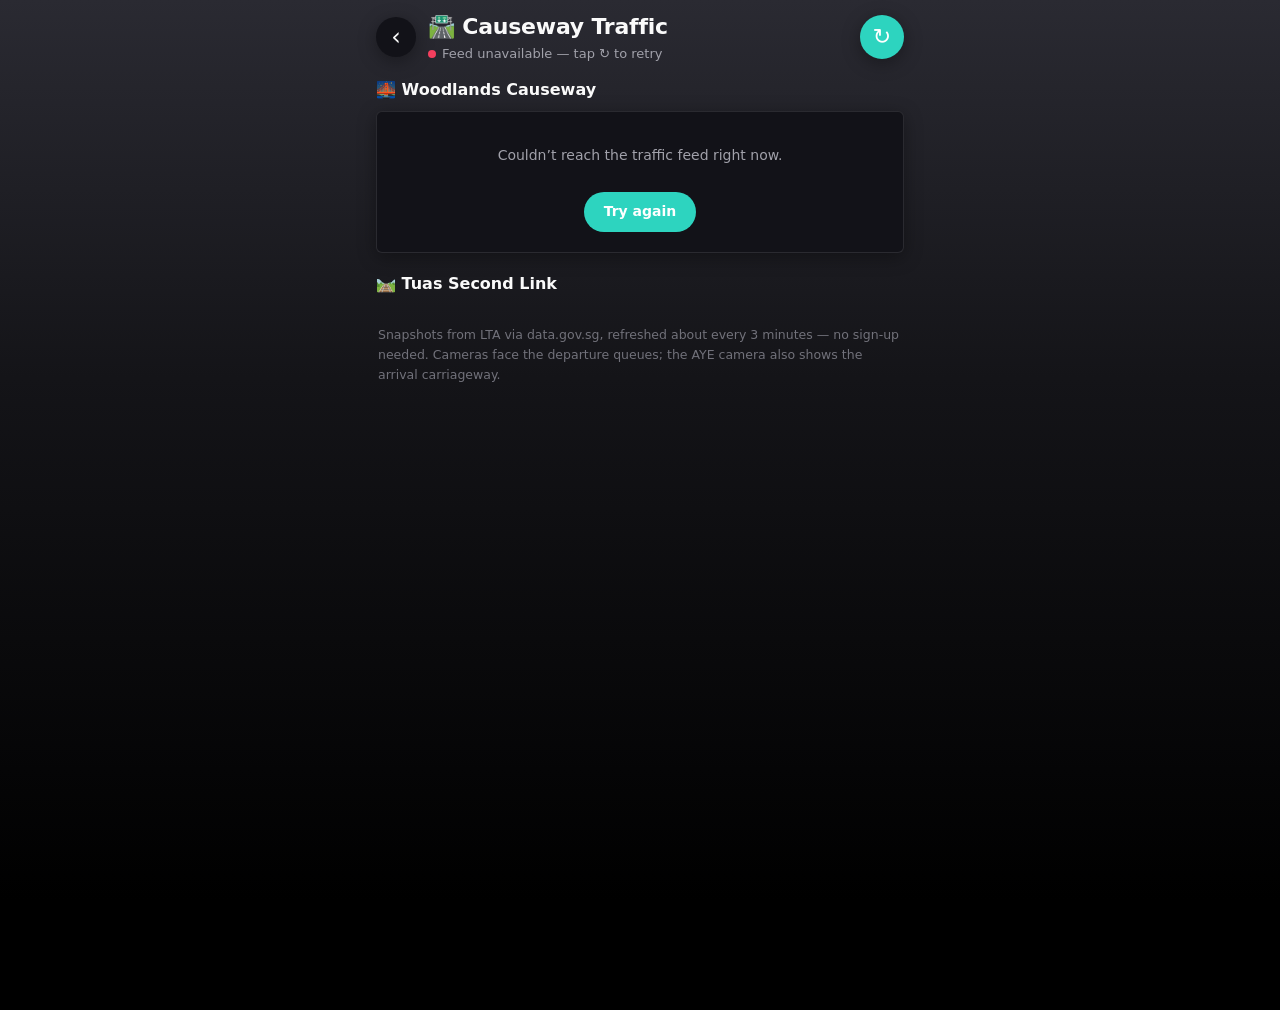
==== causeway.html @ 24ee9e84 "Perf pass: bundle JS/CSS, parallel data loads, SW precache cleanup - Replace the runtime fetch+eval " ====
<!DOCTYPE html>
<html lang="en">
<head>
  <meta charset="utf-8" />
  <meta name="viewport" content="width=device-width, initial-scale=1, viewport-fit=cover" />
  <meta name="description" content="Live causeway traffic cameras — Woodlands and Tuas checkpoints, both directions." />
  <meta name="theme-color" content="#0f766e" />
  <title>Causeway Traffic · Bean Plans</title>
  <link rel="stylesheet" href="css/app.css?v=1" />
  <link rel="stylesheet" href="css/causeway.css?v=1" />
</head>
<body>
  <div class="cw-shell">
    <header class="cw-header">
      <a class="cw-back" href="index.html" aria-label="Back to Bean Plans">‹</a>
      <div class="cw-title">
        <h1>🛣️ Causeway Traffic</h1>
        <p id="cw-status" class="cw-status">Connecting…</p>
      </div>
      <button type="button" class="cw-refresh" id="cw-refresh" title="Refresh now" aria-label="Refresh now">↻</button>
    </header>

    <main id="cw-main">
      <section class="cw-section" aria-label="Woodlands Causeway">
        <h2><span aria-hidden="true">🌉</span> Woodlands Causeway</h2>
        <div class="cw-grid" id="cw-woodlands"></div>
      </section>
      <section class="cw-section" aria-label="Tuas Second Link">
        <h2><span aria-hidden="true">🛤️</span> Tuas Second Link</h2>
        <div class="cw-grid" id="cw-tuas"></div>
      </section>
      <p class="cw-note">
        Snapshots from LTA via data.gov.sg, refreshed about every 3 minutes — no sign-up needed.
        Cameras face the departure queues; the AYE camera also shows the arrival carriageway.
      </p>
    </main>
  </div>
  <script src="js/causeway.js?v=1" defer></script>
</body>
</html>
---- css/app.css ----
/* Beanie Day — visual-first, colorful, friendly UI */

:root {
  --bg: #f4f7fb;
  --surface: #ffffff;
  --ink: #0f172a;
  --ink-2: #475569;
  --ink-3: #94a3b8;
  --line: rgba(15, 23, 42, 0.08);
  --teal: #0f766e;
  --teal-bright: #14b8a6;
  --coral: #f97316;
  --pink: #ec4899;
  --violet: #8b5cf6;
  --blue: #3b82f6;
  --amber: #f59e0b;
  --rose: #f43f5e;
  --lime: #84cc16;
  --sky: #0ea5e9;
  --shadow: 0 12px 40px rgba(15, 23, 42, 0.1);
  --shadow-sm: 0 4px 16px rgba(15, 23, 42, 0.08);
  --radius: 22px;
  --radius-sm: 14px;
  --tab-h: 68px;
  --safe-b: env(safe-area-inset-bottom, 0px);
  --safe-t: env(safe-area-inset-top, 0px);
  --font: -apple-system, BlinkMacSystemFont, "SF Pro Text", "Segoe UI", Roboto, Helvetica, Arial, sans-serif;
  --ease: cubic-bezier(0.22, 1, 0.36, 1);
  --spring: cubic-bezier(0.34, 1.4, 0.64, 1);
  --max: 560px;
}

@media (prefers-color-scheme: dark) {
  :root {
    --bg: #0b1220;
    --surface: #151d2e;
    --ink: #f1f5f9;
    --ink-2: #94a3b8;
    --ink-3: #64748b;
    --line: rgba(255, 255, 255, 0.08);
    --shadow: 0 12px 40px rgba(0, 0, 0, 0.45);
    --shadow-sm: 0 4px 16px rgba(0, 0, 0, 0.3);
  }

  .skeleton-card {
    background: linear-gradient(90deg, #1e293b 25%, #334155 50%, #1e293b 75%);
  }
}

*,
*::before,
*::after {
  box-sizing: border-box;
}

html {
  -webkit-text-size-adjust: 100%;
  scroll-behavior: smooth;
}

body {
  margin: 0;
  min-height: 100dvh;
  font-family: var(--font);
  font-size: 16px;
  line-height: 1.4;
  color: var(--ink);
  background: var(--bg);
  padding-bottom: calc(var(--tab-h) + var(--safe-b) + 20px);
  -webkit-font-smoothing: antialiased;
  overflow-x: hidden;
}

/* ========== Intro landing (Meat Mastery style) ========== */

body.intro-active {
  padding-bottom: 0;
  overflow: hidden;
  background: #000;
}

body.intro-active .app-shell {
  visibility: hidden;
  pointer-events: none;
  position: fixed;
  inset: 0;
  opacity: 0;
}

body.intro-active .intro {
  display: flex;
}

.intro {
  display: none;
  position: fixed;
  inset: 0;
  z-index: 200;
  background: #050505;
  flex-direction: column;
  color: #fff;
  animation: introIn 0.55s var(--ease) both;
}

.intro.is-leaving {
  animation: introOut 0.4s var(--ease) both;
  pointer-events: none;
}

@keyframes introIn {
  from {
    opacity: 0;
  }
  to {
    opacity: 1;
  }
}

@keyframes introOut {
  to {
    opacity: 0;
    transform: scale(1.02);
  }
}

.intro-panels {
  position: absolute;
  inset: 0;
  display: flex;
  flex-direction: column;
}

.intro-panel {
  position: relative;
  flex: 1;
  border: 0;
  padding: 0;
  margin: 0;
  cursor: pointer;
  overflow: hidden;
  text-align: left;
  color: #fff;
  background: #111;
  -webkit-tap-highlight-color: transparent;
  transition: flex 0.45s var(--ease);
}

.intro-panel:active {
  flex: 1.15;
}

.intro-panel-media {
  position: absolute;
  inset: 0;
  background-size: cover;
  background-position: center;
  transform: scale(1.06);
  transition: transform 0.7s var(--ease), filter 0.35s;
  filter: brightness(0.72) saturate(1.05);
}

.intro-panel:hover .intro-panel-media,
.intro-panel:focus-visible .intro-panel-media {
  transform: scale(1.12);
  filter: brightness(0.85) saturate(1.1);
}

.intro-panel-shade {
  position: absolute;
  inset: 0;
  background:
    linear-gradient(180deg, rgba(0, 0, 0, 0.15) 0%, transparent 35%, rgba(0, 0, 0, 0.75) 100%),
    linear-gradient(90deg, rgba(0, 0, 0, 0.35) 0%, transparent 55%);
  pointer-events: none;
}

/* Diagonal cuts between panels — like the reference */
.intro-panel-food {
  clip-path: polygon(0 0, 100% 0, 100% 88%, 0 100%);
  z-index: 3;
  margin-bottom: -8%;
}

.intro-panel-drinks {
  clip-path: polygon(0 12%, 100% 0, 100% 88%, 0 100%);
  z-index: 2;
  margin-top: -4%;
  margin-bottom: -8%;
}

.intro-panel-activities {
  clip-path: polygon(0 12%, 100% 0, 100% 100%, 0 100%);
  z-index: 1;
  margin-top: -4%;
}

.intro-panel-copy {
  position: absolute;
  z-index: 2;
  left: 22px;
  right: 34px;
  padding-bottom: env(safe-area-inset-bottom, 0px);
}

.intro-panel-copy-top {
  top: max(52px, calc(env(safe-area-inset-top, 0px) + 36px));
}

.intro-panel-copy-mid {
  bottom: 28%;
}

.intro-panel-copy-bottom {
  bottom: max(28px, calc(env(safe-area-inset-bottom, 0px) + 20px));
  text-align: right;
}

.intro-panel-title {
  margin: 0;
  font-size: clamp(36px, 10vw, 48px);
  font-weight: 800;
  letter-spacing: -0.03em;
  line-height: 1;
  text-shadow: 0 8px 32px rgba(0, 0, 0, 0.45);
}

.intro-panel-tag {
  margin: 8px 0 0;
  font-size: 11px;
  font-weight: 700;
  letter-spacing: 0.18em;
  text-transform: uppercase;
  color: rgba(255, 255, 255, 0.82);
  text-shadow: 0 2px 12px rgba(0, 0, 0, 0.5);
}

.brand-lockup-btn {
  border: 0;
  background: transparent;
  padding: 0;
  cursor: pointer;
  text-align: left;
  font: inherit;
  color: inherit;
}

.brand-lockup-btn:active {
  opacity: 0.75;
}

/* When app is showing */
body:not(.intro-active) .intro {
  display: none;
}

body:not(.intro-active) .app-shell {
  visibility: visible;
  opacity: 1;
  pointer-events: auto;
  position: relative;
  animation: appIn 0.45s var(--ease) both;
}

@keyframes appIn {
  from {
    opacity: 0;
    transform: translateY(12px);
  }
  to {
    opacity: 1;
    transform: none;
  }
}

@media (min-width: 700px) {
  .intro-panels {
    flex-direction: row;
  }

  .intro-panel-food,
  .intro-panel-drinks,
  .intro-panel-activities {
    clip-path: none;
    margin: 0;
    flex: 1;
  }

  .intro-panel-food {
    clip-path: polygon(0 0, 100% 0, 92% 100%, 0 100%);
    z-index: 3;
  }

  .intro-panel-drinks {
    clip-path: polygon(8% 0, 100% 0, 92% 100%, 0 100%);
    z-index: 2;
    margin-left: -4%;
    margin-right: -4%;
  }

  .intro-panel-activities {
    clip-path: polygon(8% 0, 100% 0, 100% 100%, 0 100%);
    z-index: 1;
  }

  .intro-panel-copy-top,
  .intro-panel-copy-mid,
  .intro-panel-copy-bottom {
    top: auto;
    bottom: 40px;
    text-align: left;
  }
}

@media (prefers-reduced-motion: reduce) {
  .intro,
  .intro-panel-media,
  body:not(.intro-active) .app-shell {
    animation: none !important;
    transition: none !important;
  }
}

button,
input {
  font: inherit;
  color: inherit;
  -webkit-tap-highlight-color: transparent;
}

a {
  color: var(--teal);
}

img {
  display: block;
  max-width: 100%;
}

.sr-only {
  position: absolute;
  width: 1px;
  height: 1px;
  padding: 0;
  margin: -1px;
  overflow: hidden;
  clip: rect(0, 0, 0, 0);
  border: 0;
}

.skip-link {
  position: absolute;
  left: 12px;
  top: -48px;
  z-index: 200;
  background: var(--teal);
  color: #fff;
  padding: 8px 14px;
  border-radius: 10px;
  text-decoration: none;
  font-weight: 600;
}

.skip-link:focus {
  top: calc(var(--safe-t) + 12px);
}

/* Animated background blobs */
.bg-blobs {
  position: fixed;
  inset: 0;
  pointer-events: none;
  z-index: 0;
  overflow: hidden;
}

.blob {
  position: absolute;
  border-radius: 50%;
  filter: blur(60px);
  opacity: 0.45;
  animation: floatBlob 14s ease-in-out infinite;
}

.blob-a {
  width: 280px;
  height: 280px;
  background: #5eead4;
  top: -60px;
  right: -40px;
}

.blob-b {
  width: 240px;
  height: 240px;
  background: #fdba74;
  top: 30%;
  left: -80px;
  animation-delay: -4s;
}

.blob-c {
  width: 200px;
  height: 200px;
  background: #c4b5fd;
  bottom: 15%;
  right: -50px;
  animation-delay: -8s;
}

@keyframes floatBlob {
  0%,
  100% {
    transform: translate(0, 0) scale(1);
  }
  50% {
    transform: translate(20px, -24px) scale(1.08);
  }
}

@media (prefers-color-scheme: dark) {
  .blob {
    opacity: 0.18;
  }
}

/* Top bar */
.top-bar {
  position: sticky;
  top: 0;
  z-index: 50;
  padding-top: var(--safe-t);
  background: rgba(244, 247, 251, 0.78);
  backdrop-filter: blur(16px) saturate(160%);
  -webkit-backdrop-filter: blur(16px) saturate(160%);
  border-bottom: 1px solid transparent;
  transition: border-color 0.2s, box-shadow 0.2s;
}

@media (prefers-color-scheme: dark) {
  .top-bar {
    background: rgba(11, 18, 32, 0.8);
  }
}

.top-bar.is-scrolled {
  border-bottom-color: var(--line);
  box-shadow: 0 4px 20px rgba(15, 23, 42, 0.06);
}

.top-bar-inner {
  max-width: var(--max);
  margin: 0 auto;
  padding: 10px 16px;
  display: flex;
  align-items: center;
  justify-content: space-between;
  gap: 12px;
}

.brand-lockup {
  display: flex;
  align-items: center;
  gap: 10px;
  min-width: 0;
}

.brand-avatar {
  width: 42px;
  height: 42px;
  border-radius: 14px;
  display: grid;
  place-items: center;
  font-size: 22px;
  background: linear-gradient(135deg, #14b8a6, #0f766e);
  box-shadow: 0 6px 16px rgba(15, 118, 110, 0.35);
  animation: bob 3s ease-in-out infinite;
}

@keyframes bob {
  0%,
  100% {
    transform: translateY(0);
  }
  50% {
    transform: translateY(-3px);
  }
}

.brand-name {
  margin: 0;
  font-size: 17px;
  font-weight: 800;
  letter-spacing: -0.02em;
  color: var(--ink);
}

.brand-sub {
  margin: 1px 0 0;
  font-size: 12px;
  font-weight: 600;
  color: var(--teal);
}

.top-actions {
  display: flex;
  gap: 8px;
}

.fab-btn {
  width: 42px;
  height: 42px;
  border: 0;
  border-radius: 14px;
  background: var(--surface);
  box-shadow: var(--shadow-sm);
  cursor: pointer;
  font-size: 18px;
  display: grid;
  place-items: center;
  transition: transform 0.2s var(--spring), box-shadow 0.2s;
}

.fab-btn:active {
  transform: scale(0.9);
}

.fab-btn[aria-expanded="true"] {
  background: linear-gradient(135deg, #14b8a6, #0f766e);
  box-shadow: 0 6px 16px rgba(15, 118, 110, 0.3);
}

/* Main */
.main {
  position: relative;
  z-index: 1;
  max-width: var(--max);
  margin: 0 auto;
  padding: 8px 16px 28px;
}

/* Hero */
.hero {
  padding: 8px 4px 18px;
  animation: fadeUp 0.5s var(--ease) both;
}

.hero-badge {
  display: inline-flex;
  align-items: center;
  gap: 8px;
  background: var(--surface);
  border-radius: 999px;
  padding: 6px 12px 6px 8px;
  font-size: 12px;
  font-weight: 700;
  color: var(--ink-2);
  box-shadow: var(--shadow-sm);
  margin-bottom: 12px;
}

.pulse-dot {
  width: 8px;
  height: 8px;
  border-radius: 50%;
  background: #22c55e;
  box-shadow: 0 0 0 0 rgba(34, 197, 94, 0.5);
  animation: pulse 1.8s ease-out infinite;
}

@keyframes pulse {
  0% {
    box-shadow: 0 0 0 0 rgba(34, 197, 94, 0.5);
  }
  70% {
    box-shadow: 0 0 0 10px rgba(34, 197, 94, 0);
  }
  100% {
    box-shadow: 0 0 0 0 rgba(34, 197, 94, 0);
  }
}

.hero-title {
  margin: 0;
  font-size: clamp(28px, 7vw, 36px);
  font-weight: 900;
  letter-spacing: -0.03em;
  line-height: 1.1;
  background: linear-gradient(120deg, #0f766e 0%, #2563eb 45%, #db2777 100%);
  -webkit-background-clip: text;
  background-clip: text;
  color: transparent;
}

.hero-note {
  margin: 10px 0 0;
  font-size: 15px;
  color: var(--ink-2);
  line-height: 1.45;
  max-width: 34em;
}

.hero-stats {
  display: flex;
  flex-wrap: wrap;
  gap: 8px;
  margin-top: 16px;
}

.stat-chip {
  display: inline-flex;
  align-items: center;
  gap: 6px;
  background: var(--surface);
  border-radius: 14px;
  padding: 8px 12px;
  box-shadow: var(--shadow-sm);
  font-size: 13px;
  font-weight: 700;
  animation: fadeUp 0.55s var(--ease) both;
}

.stat-chip:nth-child(2) {
  animation-delay: 0.06s;
}
.stat-chip:nth-child(3) {
  animation-delay: 0.12s;
}

.stat-emoji {
  font-size: 16px;
}
.stat-num {
  color: var(--ink);
  font-variant-numeric: tabular-nums;
}
.stat-lbl {
  color: var(--ink-3);
  font-weight: 600;
}

/* Search */
.search-sheet {
  margin-bottom: 14px;
  animation: fadeUp 0.3s var(--ease);
}

.search-sheet[hidden] {
  display: none;
}

.search-field {
  display: flex;
  align-items: center;
  gap: 8px;
  background: var(--surface);
  border-radius: 16px;
  padding: 12px 14px;
  box-shadow: var(--shadow-sm);
  border: 2px solid transparent;
  transition: border-color 0.2s;
}

.search-field:focus-within {
  border-color: var(--teal-bright);
}

.search-emoji {
  font-size: 16px;
}

#search-input {
  flex: 1;
  border: 0;
  outline: none;
  background: transparent;
  font-size: 16px;
  min-width: 0;
}

#search-input::placeholder {
  color: var(--ink-3);
}

.search-clear {
  border: 0;
  background: #e2e8f0;
  width: 24px;
  height: 24px;
  border-radius: 50%;
  font-size: 12px;
  cursor: pointer;
  color: var(--ink-2);
}

.search-clear[hidden] {
  display: none;
}

.filter-row {
  display: flex;
  gap: 8px;
  margin-top: 10px;
  overflow-x: auto;
  scrollbar-width: none;
  padding-bottom: 2px;
}

.filter-row::-webkit-scrollbar {
  display: none;
}

.filter-pill {
  flex: 0 0 auto;
  border: 0;
  background: var(--surface);
  border-radius: 999px;
  padding: 8px 14px;
  font-size: 13px;
  font-weight: 700;
  color: var(--ink-2);
  box-shadow: var(--shadow-sm);
  cursor: pointer;
  display: inline-flex;
  align-items: center;
  gap: 6px;
  transition: transform 0.2s var(--spring), background 0.2s, color 0.2s;
}

.filter-pill span {
  font-size: 14px;
}

.filter-pill[aria-pressed="true"] {
  background: linear-gradient(135deg, #14b8a6, #0f766e);
  color: #fff;
  transform: scale(1.04);
}

.filter-pill:active {
  transform: scale(0.96);
}

/* Category horizontal scroll */
.cat-scroll-wrap {
  margin: 0 -16px 16px;
}

.cat-scroll {
  display: flex;
  gap: 10px;
  overflow-x: auto;
  padding: 4px 16px 10px;
  scroll-snap-type: x mandatory;
  scrollbar-width: none;
  -webkit-overflow-scrolling: touch;
}

.cat-scroll::-webkit-scrollbar {
  display: none;
}

.cat-chip {
  flex: 0 0 auto;
  scroll-snap-align: start;
  border: 0;
  background: var(--surface);
  border-radius: 18px;
  padding: 12px 14px 10px;
  min-width: 88px;
  box-shadow: var(--shadow-sm);
  cursor: pointer;
  text-align: center;
  transition: transform 0.25s var(--spring), box-shadow 0.25s;
  position: relative;
  overflow: hidden;
}

.cat-chip::before {
  content: "";
  position: absolute;
  inset: 0;
  opacity: 0.14;
  background: var(--cat-color, var(--teal));
  transition: opacity 0.2s;
}

.cat-chip:active {
  transform: scale(0.94);
}

.cat-chip[aria-selected="true"] {
  transform: translateY(-2px) scale(1.03);
  box-shadow: 0 10px 28px color-mix(in srgb, var(--cat-color, var(--teal)) 35%, transparent);
}

.cat-chip[aria-selected="true"]::before {
  opacity: 0.28;
}

.cat-chip-emoji {
  position: relative;
  font-size: 26px;
  line-height: 1;
  display: block;
  margin-bottom: 6px;
  filter: drop-shadow(0 2px 4px rgba(0, 0, 0, 0.1));
}

.cat-chip-label {
  position: relative;
  font-size: 11px;
  font-weight: 800;
  letter-spacing: -0.01em;
  color: var(--ink);
}

/* Section */
.section-header {
  display: flex;
  align-items: flex-start;
  gap: 12px;
  margin-bottom: 14px;
  padding: 0 2px;
  animation: fadeUp 0.4s var(--ease) both;
}

.section-icon {
  width: 48px;
  height: 48px;
  border-radius: 16px;
  display: grid;
  place-items: center;
  font-size: 24px;
  background: var(--surface);
  box-shadow: var(--shadow-sm);
  flex-shrink: 0;
}

.section-title {
  margin: 0;
  font-size: 22px;
  font-weight: 900;
  letter-spacing: -0.02em;
}

.section-subtitle {
  margin: 4px 0 0;
  font-size: 13px;
  color: var(--ink-2);
  line-height: 1.35;
}

.section-count {
  margin-left: auto;
  flex-shrink: 0;
  background: linear-gradient(135deg, #14b8a6, #0f766e);
  color: #fff;
  font-size: 13px;
  font-weight: 800;
  min-width: 28px;
  height: 28px;
  padding: 0 8px;
  border-radius: 999px;
  display: grid;
  place-items: center;
}

.section-count[hidden] {
  display: none;
}

/* Cards */
.card-list {
  display: flex;
  flex-direction: column;
  gap: 18px;
}

.card {
  background: var(--surface);
  border-radius: var(--radius);
  overflow: hidden;
  box-shadow: var(--shadow);
  animation: cardPop 0.45s var(--spring) both;
  transition: transform 0.25s var(--ease), box-shadow 0.25s;
}

.card:active {
  transform: scale(0.985);
}

.card.is-open {
  box-shadow: 0 16px 48px rgba(15, 23, 42, 0.16);
}

@keyframes cardPop {
  from {
    opacity: 0;
    transform: translateY(18px) scale(0.96);
  }
  to {
    opacity: 1;
    transform: none;
  }
}

@keyframes fadeUp {
  from {
    opacity: 0;
    transform: translateY(10px);
  }
  to {
    opacity: 1;
    transform: none;
  }
}

/* Card hero media */
.card-media {
  position: relative;
  height: 168px;
  overflow: hidden;
  background: var(--card-grad, linear-gradient(135deg, #14b8a6, #0f766e));
}

.card-media img {
  width: 100%;
  height: 100%;
  object-fit: cover;
  transition: transform 0.6s var(--ease);
}

.card:hover .card-media img,
.card.is-open .card-media img {
  transform: scale(1.06);
}

.card-media-fallback {
  position: absolute;
  inset: 0;
  display: grid;
  place-items: center;
  font-size: 64px;
  animation: gentleFloat 4s ease-in-out infinite;
  filter: drop-shadow(0 8px 16px rgba(0, 0, 0, 0.15));
}

.card-media img[src] + .card-media-fallback,
.card-media.has-img .card-media-fallback {
  display: none;
}

@keyframes gentleFloat {
  0%,
  100% {
    transform: translateY(0) rotate(-2deg);
  }
  50% {
    transform: translateY(-8px) rotate(2deg);
  }
}

.card-media-shade {
  position: absolute;
  inset: 0;
  background: linear-gradient(180deg, transparent 30%, rgba(0, 0, 0, 0.55) 100%);
  pointer-events: none;
}

.card-media-top {
  position: absolute;
  top: 12px;
  left: 12px;
  right: 12px;
  display: flex;
  flex-wrap: wrap;
  gap: 6px;
  z-index: 2;
}

.badge {
  display: inline-flex;
  align-items: center;
  gap: 4px;
  height: 26px;
  padding: 0 10px;
  border-radius: 999px;
  font-size: 11px;
  font-weight: 800;
  letter-spacing: 0.01em;
  background: rgba(255, 255, 255, 0.92);
  color: var(--ink);
  backdrop-filter: blur(8px);
  box-shadow: 0 2px 8px rgba(0, 0, 0, 0.12);
}

.badge.top {
  background: linear-gradient(135deg, #fbbf24, #f59e0b);
  color: #422006;
}

.badge.rank {
  background: linear-gradient(135deg, #fde047, #eab308);
  color: #422006;
}

/* Top-3 carousel */
.top3-wrap {
  margin: 0 0 20px;
}

.top3-title {
  font-size: 15px;
  font-weight: 800;
  margin: 0 0 10px;
  letter-spacing: 0.01em;
}

.top3-carousel {
  display: flex;
  gap: 12px;
  overflow-x: auto;
  scroll-snap-type: x mandatory;
  -webkit-overflow-scrolling: touch;
  scrollbar-width: none;
  margin: 0 -4px;
  padding: 4px 4px 12px;
}

.top3-carousel::-webkit-scrollbar {
  display: none;
}

.top3-carousel .card {
  flex: 0 0 80%;
  max-width: 340px;
  scroll-snap-align: start;
}

/* Happy-hour banner → cheapest-pints ranking */
.hh-banner {
  display: flex;
  align-items: center;
  gap: 12px;
  margin: 0 0 14px;
  padding: 14px 16px;
  border-radius: var(--radius);
  background: linear-gradient(135deg, rgba(234, 179, 8, 0.16), rgba(217, 119, 6, 0.08));
  border: 1px solid rgba(234, 179, 8, 0.35);
}

.hh-banner-text {
  flex: 1;
  display: flex;
  flex-direction: column;
  gap: 2px;
  font-size: 13px;
}

.hh-banner-text strong {
  font-size: 14px;
}

.hh-banner-text span {
  color: var(--ink-soft);
}

.hh-banner-cta {
  flex-shrink: 0;
  border: 0;
  border-radius: 999px;
  padding: 10px 16px;
  font-size: 13px;
  font-weight: 800;
  color: #422006;
  background: linear-gradient(135deg, #fde047, #f59e0b);
  cursor: pointer;
}

.badge.near {
  background: linear-gradient(135deg, #60a5fa, #3b82f6);
  color: #fff;
}

/* Honest fallback notice when a distance-sorted tab can't compute distances */
.geo-note {
  margin: 0 0 14px;
  padding: 12px 14px;
  border-radius: var(--radius);
  background: rgba(96, 165, 250, 0.1);
  border: 1px solid rgba(96, 165, 250, 0.35);
  font-size: 13px;
  line-height: 1.5;
  color: var(--ink);
}

.geo-note-btn {
  border: 0;
  background: none;
  padding: 0;
  margin-left: 4px;
  font-size: 13px;
  font-weight: 800;
  color: #3b82f6;
  text-decoration: underline;
  cursor: pointer;
}

.badge.tag {
  background: rgba(15, 23, 42, 0.55);
  color: #fff;
}

.card-media-bottom {
  position: absolute;
  left: 14px;
  right: 14px;
  bottom: 12px;
  z-index: 2;
  display: flex;
  align-items: flex-end;
  justify-content: space-between;
  gap: 8px;
}

.travel-chip {
  display: inline-flex;
  align-items: center;
  gap: 5px;
  background: rgba(255, 255, 255, 0.95);
  color: var(--ink);
  font-size: 12px;
  font-weight: 800;
  padding: 6px 10px;
  border-radius: 999px;
  box-shadow: 0 2px 8px rgba(0, 0, 0, 0.12);
}

.expand-hint {
  width: 34px;
  height: 34px;
  border-radius: 50%;
  background: rgba(255, 255, 255, 0.95);
  display: grid;
  place-items: center;
  font-size: 16px;
  font-weight: 800;
  color: var(--teal);
  box-shadow: 0 2px 8px rgba(0, 0, 0, 0.12);
  transition: transform 0.3s var(--spring);
}

.card.is-open .expand-hint {
  transform: rotate(180deg);
  background: var(--teal);
  color: #fff;
}

/* Card body — compact by default */
.card-body {
  padding: 14px 16px 16px;
}

.card-title {
  margin: 0 0 6px;
  font-size: 18px;
  font-weight: 900;
  letter-spacing: -0.02em;
  line-height: 1.2;
}

.card-desc {
  margin: 0;
  font-size: 14px;
  color: var(--ink-2);
  line-height: 1.4;
  display: -webkit-box;
  -webkit-line-clamp: 2;
  -webkit-box-orient: vertical;
  overflow: hidden;
}

.card.is-open .card-desc {
  -webkit-line-clamp: unset;
  display: block;
}

/* Quick facts row */
.quick-facts {
  display: flex;
  flex-wrap: wrap;
  gap: 8px;
  margin-top: 12px;
}

.fact {
  display: inline-flex;
  align-items: center;
  gap: 5px;
  background: var(--bg);
  border-radius: 10px;
  padding: 6px 10px;
  font-size: 12px;
  font-weight: 700;
  color: var(--ink-2);
}

.fact-icon {
  font-size: 14px;
}

/* Expandable details */
.card-details {
  display: grid;
  grid-template-rows: 0fr;
  transition: grid-template-rows 0.35s var(--ease), opacity 0.25s, margin 0.35s;
  opacity: 0;
  margin-top: 0;
}

.card.is-open .card-details {
  grid-template-rows: 1fr;
  opacity: 1;
  margin-top: 14px;
}

.card-details-inner {
  overflow: hidden;
}

.detail-block {
  border-radius: 14px;
  padding: 12px 14px;
  margin-bottom: 8px;
  font-size: 13px;
  line-height: 1.4;
  color: var(--ink);
}

.detail-block:last-child {
  margin-bottom: 0;
}

.detail-block .label {
  display: flex;
  align-items: center;
  gap: 6px;
  font-size: 11px;
  font-weight: 800;
  text-transform: uppercase;
  letter-spacing: 0.04em;
  margin-bottom: 4px;
  opacity: 0.75;
}

.detail-why {
  background: linear-gradient(135deg, rgba(20, 184, 166, 0.15), rgba(15, 118, 110, 0.1));
  color: var(--teal);
}

.detail-deal {
  background: linear-gradient(135deg, rgba(251, 191, 36, 0.25), rgba(249, 115, 22, 0.12));
}

.detail-heat {
  background: linear-gradient(135deg, rgba(251, 113, 133, 0.2), rgba(244, 63, 94, 0.1));
  color: #be123c;
}

.detail-park {
  background: linear-gradient(135deg, rgba(96, 165, 250, 0.18), rgba(59, 130, 246, 0.1));
}

.detail-when {
  background: linear-gradient(135deg, rgba(167, 139, 250, 0.2), rgba(139, 92, 246, 0.1));
}

.card-footer {
  display: flex;
  align-items: center;
  justify-content: space-between;
  gap: 10px;
  margin-top: 12px;
  padding-top: 12px;
  border-top: 1px solid var(--line);
}

.source-link {
  display: inline-flex;
  align-items: center;
  gap: 6px;
  text-decoration: none;
  font-size: 14px;
  font-weight: 800;
  color: #fff;
  background: linear-gradient(135deg, #14b8a6, #0f766e);
  padding: 10px 14px;
  border-radius: 12px;
  box-shadow: 0 4px 12px rgba(15, 118, 110, 0.3);
  transition: transform 0.2s var(--spring);
}

.source-link:active {
  transform: scale(0.96);
}

.tap-hint {
  font-size: 12px;
  font-weight: 700;
  color: var(--ink-3);
}

/* Expandable card surface */
.card-hit {
  display: block;
  width: 100%;
  border: 0;
  background: transparent;
  padding: 0;
  text-align: left;
  cursor: pointer;
  color: inherit;
  outline: none;
  text-decoration: none;
}

.card-hit:focus-visible {
  box-shadow: inset 0 0 0 3px var(--teal-bright);
  border-radius: var(--radius);
}

/* Loading skeletons */
.loading-state {
  text-align: center;
  color: var(--ink-2);
  padding: 8px 0 24px;
}

.loading-cards {
  display: flex;
  flex-direction: column;
  gap: 16px;
  margin-bottom: 16px;
}

.skeleton-card {
  height: 220px;
  border-radius: var(--radius);
  background: linear-gradient(90deg, #e2e8f0 25%, #f1f5f9 50%, #e2e8f0 75%);
  background-size: 200% 100%;
  animation: shimmer 1.2s ease-in-out infinite;
}

@keyframes shimmer {
  0% {
    background-position: 200% 0;
  }
  100% {
    background-position: -200% 0;
  }
}

.empty-state {
  text-align: center;
  padding: 48px 20px;
}

.empty-state[hidden] {
  display: none;
}

.empty-art {
  font-size: 56px;
  animation: gentleFloat 3s ease-in-out infinite;
}

.empty-title {
  margin: 12px 0 0;
  font-size: 20px;
  font-weight: 900;
}

.empty-copy {
  margin: 6px 0 0;
  color: var(--ink-2);
  font-size: 14px;
}

/* Footer */
.app-footer {
  margin-top: 28px;
  text-align: center;
  padding: 0 8px;
}

.footer-line {
  margin: 0;
  font-size: 11px;
  line-height: 1.4;
  color: var(--ink-3);
}

.footer-offline {
  margin: 10px 0 0;
  font-size: 13px;
  font-weight: 800;
  color: var(--coral);
}

.footer-offline[hidden] {
  display: none;
}

/* Tab bar */
.tab-bar {
  position: fixed;
  left: 0;
  right: 0;
  bottom: 0;
  z-index: 60;
  display: flex;
  justify-content: space-around;
  align-items: stretch;
  height: calc(var(--tab-h) + var(--safe-b));
  padding: 6px 4px var(--safe-b);
  background: rgba(255, 255, 255, 0.88);
  backdrop-filter: blur(18px) saturate(160%);
  -webkit-backdrop-filter: blur(18px) saturate(160%);
  border-top: 1px solid var(--line);
  box-shadow: 0 -8px 32px rgba(15, 23, 42, 0.08);
}

@media (prefers-color-scheme: dark) {
  .tab-bar {
    background: rgba(21, 29, 46, 0.92);
  }
}

.tab-btn {
  flex: 1;
  min-width: 0;
  max-width: 76px;
  border: 0;
  background: transparent;
  padding: 4px 2px;
  cursor: pointer;
  color: var(--ink-3);
  display: flex;
  flex-direction: column;
  align-items: center;
  gap: 2px;
  transition: color 0.2s, transform 0.2s var(--spring);
}

.tab-btn .tab-emoji {
  font-size: 22px;
  line-height: 1;
  transition: transform 0.25s var(--spring);
  filter: grayscale(0.3);
}

.tab-btn .tab-label {
  font-size: 10px;
  font-weight: 800;
  letter-spacing: -0.02em;
  white-space: nowrap;
  overflow: hidden;
  text-overflow: ellipsis;
  max-width: 100%;
}

.tab-btn[aria-selected="true"] {
  color: var(--teal);
}

.tab-btn[aria-selected="true"] .tab-emoji {
  transform: scale(1.18) translateY(-2px);
  filter: none;
  animation: tabBounce 0.4s var(--spring);
}

@keyframes tabBounce {
  0% {
    transform: scale(0.8);
  }
  60% {
    transform: scale(1.25) translateY(-3px);
  }
  100% {
    transform: scale(1.18) translateY(-2px);
  }
}

.tab-btn:active {
  transform: scale(0.94);
}

/* Toast */
.toast {
  position: fixed;
  left: 50%;
  bottom: calc(var(--tab-h) + var(--safe-b) + 16px);
  transform: translateX(-50%);
  z-index: 100;
  background: linear-gradient(135deg, #0f172a, #1e293b);
  color: #fff;
  padding: 12px 18px;
  border-radius: 16px;
  font-size: 14px;
  font-weight: 700;
  box-shadow: var(--shadow);
  max-width: min(90vw, 320px);
  text-align: center;
  animation: toastIn 0.4s var(--spring);
}

.toast[hidden] {
  display: none;
}

@keyframes toastIn {
  from {
    opacity: 0;
    transform: translate(-50%, 16px) scale(0.9);
  }
  to {
    opacity: 1;
    transform: translate(-50%, 0) scale(1);
  }
}

/* Sheet */
.sheet {
  border: 0;
  border-radius: 24px 24px 0 0;
  padding: 0;
  margin: auto 0 0;
  width: 100%;
  max-width: 100%;
  background: var(--surface);
  color: var(--ink);
  box-shadow: var(--shadow);
}

.sheet::backdrop {
  background: rgba(15, 23, 42, 0.45);
  backdrop-filter: blur(4px);
}

.sheet-body {
  padding: 8px 22px calc(22px + var(--safe-b));
  text-align: center;
}

.sheet-handle {
  width: 40px;
  height: 5px;
  border-radius: 3px;
  background: #cbd5e1;
  margin: 6px auto 12px;
}

.sheet-emoji {
  font-size: 40px;
  margin-bottom: 8px;
}

.sheet-title {
  margin: 0 0 8px;
  font-size: 22px;
  font-weight: 900;
}

.sheet-copy {
  margin: 0 0 6px;
  font-size: 14px;
  color: var(--ink-2);
}

.btn-fill {
  display: block;
  width: 100%;
  margin-top: 18px;
  border: 0;
  border-radius: 16px;
  padding: 16px;
  font-size: 17px;
  font-weight: 800;
  background: linear-gradient(135deg, #14b8a6, #0f766e);
  color: #fff;
  cursor: pointer;
  box-shadow: 0 8px 24px rgba(15, 118, 110, 0.35);
}

.btn-fill:active {
  transform: scale(0.98);
}

/* Desktop */
@media (min-width: 720px) {
  .tab-bar {
    left: 50%;
    transform: translateX(-50%);
    width: min(480px, calc(100% - 32px));
    bottom: 18px;
    height: 72px;
    border-radius: 24px;
    padding: 8px 10px;
    border: 1px solid var(--line);
  }

  body {
    padding-bottom: 110px;
  }

  .toast {
    bottom: 110px;
  }

  .card-media {
    height: 200px;
  }
}

@media (prefers-reduced-motion: reduce) {
  *,
  *::before,
  *::after {
    animation-duration: 0.01ms !important;
    animation-iteration-count: 1 !important;
    transition-duration: 0.01ms !important;
  }
}

/* Beanie Day — discovery polish (loaded after styles.css) */

:root {
  --bg: #f2f7f6;
  --ink: #0b1f1c;
  --ink-2: #3d5652;
  --ink-3: #6b8580;
  --line: rgba(15, 118, 110, 0.12);
  --teal: #0d9488;
  --teal-deep: #0f766e;
  --teal-bright: #2dd4bf;
  --teal-ink: #115e59;
}

@media (prefers-color-scheme: dark) {
  :root {
    --bg: #071412;
    --surface: #10201d;
    --ink: #ecfdf8;
    --ink-2: #99b8b1;
    --ink-3: #6d8f88;
    --line: rgba(45, 212, 191, 0.14);
    --teal: #2dd4bf;
    --teal-deep: #14b8a6;
    --teal-bright: #5eead4;
    --teal-ink: #99f6e4;
  }
}

.badge.fresh {
  background: linear-gradient(135deg, #5eead4, #0d9488);
  color: #042f2e;
  box-shadow: 0 2px 10px rgba(13, 148, 136, 0.35);
}

.card.is-fresh {
  box-shadow: 0 12px 40px rgba(13, 148, 136, 0.14), var(--shadow);
}

.card-header {
  margin-bottom: 6px;
}

.card-meta {
  margin: 6px 0 0;
  font-size: 12px;
  font-weight: 700;
  color: var(--teal-ink, var(--teal));
  display: flex;
  flex-wrap: wrap;
  align-items: center;
  gap: 4px;
  line-height: 1.3;
}

.card-venue {
  font-weight: 800;
}

.card-meta-sep {
  opacity: 0.55;
}

.card-meta-zone,
.card-meta-drive {
  color: var(--ink-2);
  font-weight: 650;
}

.card-hit:focus-visible {
  box-shadow: inset 0 0 0 3px var(--teal-bright);
  border-radius: var(--radius);
  outline: 2px solid transparent;
}

.cat-chip:focus-visible,
.filter-pill:focus-visible,
.tab-btn:focus-visible,
.fab-btn:focus-visible,
.brand-lockup-btn:focus-visible,
.intro-panel:focus-visible,
.source-link:focus-visible {
  outline: 3px solid var(--teal-bright);
  outline-offset: 2px;
}

.empty-state {
  background: color-mix(in srgb, var(--teal) 6%, var(--surface));
  border: 1px solid var(--line);
  border-radius: var(--radius);
}

.detail-why {
  background: linear-gradient(135deg, rgba(45, 212, 191, 0.18), rgba(13, 148, 136, 0.1));
  color: var(--teal-ink, var(--teal));
}

.hero-title {
  background: linear-gradient(120deg, #0f766e 0%, #0d9488 35%, #2563eb 70%, #db2777 100%);
  -webkit-background-clip: text;
  background-clip: text;
  color: transparent;
}

.brand-avatar,
.section-count,
.filter-pill[aria-pressed="true"],
.fab-btn[aria-expanded="true"],
.source-link,
.btn-fill {
  background: linear-gradient(135deg, var(--teal-bright), var(--teal-deep));
}


/* —— Bean Plans wordmark + hamburger drawer —— */
.brand-mark {
  font-size: 20px;
  line-height: 1;
  flex-shrink: 0;
}

.brand-text {
  min-width: 0;
}

.brand-name {
  font-size: 18px;
  font-weight: 750;
  letter-spacing: 0.06em;
  text-transform: uppercase;
  font-variant-caps: all-small-caps;
  -webkit-font-smoothing: antialiased;
  color: #0f766e;
  background: none;
}

@media (prefers-color-scheme: dark) {
  .brand-name {
    color: #5eead4;
  }
}


.menu-toggle .menu-icon {
  display: grid;
  gap: 4px;
  width: 18px;
}

.menu-toggle .menu-icon span {
  display: block;
  height: 2px;
  border-radius: 2px;
  background: currentColor;
  background: #0f766e;
}

@media (prefers-color-scheme: dark) {
  .menu-toggle .menu-icon span {
    background: #5eead4;
  }
}

.menu-toggle[aria-expanded="true"] {
  background: linear-gradient(135deg, #2dd4bf, #0f766e);
  color: #fff;
}

.menu-toggle[aria-expanded="true"] .menu-icon span {
  background: #fff;
}

.nav-backdrop {
  position: fixed;
  inset: 0;
  z-index: 60;
  background: rgba(7, 20, 18, 0.45);
  -webkit-backdrop-filter: blur(2px);
  backdrop-filter: blur(2px);
}

.nav-drawer {
  position: fixed;
  top: 0;
  right: 0;
  z-index: 70;
  width: min(86vw, 320px);
  height: 100%;
  padding: calc(var(--safe-t, env(safe-area-inset-top, 0px)) + 18px) 18px
    calc(env(safe-area-inset-bottom, 0px) + 24px);
  background: rgba(255, 255, 255, 0.92);
  -webkit-backdrop-filter: blur(18px) saturate(160%);
  backdrop-filter: blur(18px) saturate(160%);
  border-left: 1px solid rgba(15, 118, 110, 0.14);
  box-shadow: -12px 0 40px rgba(15, 118, 110, 0.16);
  transform: translateX(0);
}

@media (prefers-color-scheme: dark) {
  .nav-drawer {
    background: rgba(16, 32, 29, 0.94);
    border-left-color: rgba(45, 212, 191, 0.16);
  }
}

.nav-drawer[hidden],
.nav-backdrop[hidden] {
  display: none !important;
}

.nav-drawer-inner {
  display: flex;
  flex-direction: column;
  gap: 8px;
}

.nav-drawer-kicker {
  margin: 8px 4px 12px;
  font-size: 12px;
  font-weight: 800;
  letter-spacing: 0.14em;
  text-transform: uppercase;
  color: #0f766e;
}

@media (prefers-color-scheme: dark) {
  .nav-drawer-kicker {
    color: #5eead4;
  }
}

.nav-drawer-item {
  display: flex;
  align-items: center;
  gap: 12px;
  width: 100%;
  border: 0;
  border-radius: 14px;
  padding: 14px 16px;
  background: color-mix(in srgb, #0f766e 8%, transparent);
  color: var(--ink, #0b1f1c);
  font-size: 16px;
  font-weight: 750;
  text-align: left;
  cursor: pointer;
  -webkit-tap-highlight-color: transparent;
  text-decoration: none;
  box-sizing: border-box;
}

.nav-drawer-item:active {
  transform: scale(0.98);
  background: color-mix(in srgb, #0f766e 16%, transparent);
}

.nav-drawer-note {
  margin: 16px 4px 0;
  font-size: 13px;
  font-weight: 650;
  color: var(--ink-3, #6b8580);
  letter-spacing: 0.01em;
}

body.nav-open {
  overflow: hidden;
}

/* Source link outside card-hit — tappable on iOS */
.card-source-row {
  padding: 0 14px 14px;
  display: flex;
  justify-content: flex-end;
}

.source-link {
  position: relative;
  z-index: 2;
  pointer-events: auto !important;
  -webkit-user-select: none;
  user-select: none;
  touch-action: manipulation;
  color: #fff !important;
  background: linear-gradient(135deg, #14b8a6, #0f766e) !important;
  box-shadow: 0 4px 14px rgba(15, 118, 110, 0.38);
  font-weight: 800;
  max-width: 100%;
}

.source-link span[aria-hidden="true"] {
  margin-left: 2px;
  opacity: 0.95;
}


/* Friday zone-pass honesty banner */
.zone-pass {
  margin-top: 12px;
  padding: 10px 12px;
  border-radius: 14px;
  background: color-mix(in srgb, var(--surface) 92%, #0f766e 8%);
  box-shadow: var(--shadow-sm);
  border: 1px solid color-mix(in srgb, #0f766e 18%, transparent);
}
.zone-pass-chips {
  display: flex;
  flex-wrap: wrap;
  gap: 6px;
}
.zone-chip {
  display: inline-flex;
  align-items: center;
  gap: 4px;
  font-size: 11px;
  font-weight: 700;
  letter-spacing: 0.01em;
  padding: 4px 9px;
  border-radius: 999px;
  background: var(--surface);
  color: var(--ink-2);
}
.zone-chip.is-filled {
  background: color-mix(in srgb, #22c55e 18%, var(--surface));
  color: #166534;
}
.zone-chip.is-empty {
  color: var(--ink-3);
}
.zone-chip.is-skipped {
  color: var(--ink-3);
  opacity: 0.85;
}
.zone-pass-copy {
  margin: 8px 0 0;
  font-size: 12px;
  line-height: 1.4;
  color: var(--ink-2);
  font-weight: 600;
}

/* Intro tap affordance — prevent iOS text selection on panels */
.intro-panel {
  -webkit-user-select: none;
  user-select: none;
  touch-action: manipulation;
}

/* Bean Plans — night-out interior (after cinematic intro). Intro untouched. */

body:not(.intro-active) {
  --bg: #050505;
  --surface: #0f0f14;
  --ink: #fafafa;
  --ink-2: #a1a1aa;
  --ink-3: #71717a;
  --line: rgba(255, 255, 255, 0.1);
  --teal: #2dd4bf;
  --teal-bright: #5eead4;
  --teal-deep: #0f766e;
  --teal-ink: #99f6e4;
  --shadow: 0 16px 48px rgba(0, 0, 0, 0.55);
  --shadow-sm: 0 4px 18px rgba(0, 0, 0, 0.35);
  --radius: 16px;
  --radius-sm: 12px;
  color: var(--ink);
  background: #050505;
}

body:not(.intro-active) .app-shell {
  background: #050505;
  color: var(--ink);
}

/* Hide pastel rainbow blobs entirely in-app */
body:not(.intro-active) .bg-blobs {
  display: none !important;
}

/* Kill candy loop animations on interior */
body:not(.intro-active) .blob,
body:not(.intro-active) .brand-avatar,
body:not(.intro-active) .card-media-fallback,
body:not(.intro-active) .empty-art,
body:not(.intro-active) .tab-btn .tab-emoji,
body:not(.intro-active) .tab-btn[aria-selected="true"] .tab-emoji {
  animation: none !important;
}

/* Top bar — smoked glass */
body:not(.intro-active) .top-bar {
  background: rgba(5, 5, 5, 0.82);
  border-bottom-color: transparent;
}
body:not(.intro-active) .top-bar.is-scrolled {
  border-bottom-color: var(--line);
  box-shadow: 0 8px 28px rgba(0, 0, 0, 0.4);
}
body:not(.intro-active) .brand-name {
  color: #fafafa;
  background: none;
  -webkit-text-fill-color: #fafafa;
  letter-spacing: 0.08em;
}
body:not(.intro-active) .brand-sub {
  color: rgba(255, 255, 255, 0.55);
}
body:not(.intro-active) .fab-btn {
  background: rgba(255, 255, 255, 0.06);
  box-shadow: none;
  border: 1px solid rgba(255, 255, 255, 0.1);
  border-radius: 12px;
  color: #fafafa;
  transition: transform 0.22s var(--spring), background 0.22s, border-color 0.22s;
}
body:not(.intro-active) .fab-btn:active {
  transform: scale(0.92);
}
body:not(.intro-active) .fab-btn[aria-expanded="true"],
body:not(.intro-active) .menu-toggle[aria-expanded="true"] {
  background: rgba(45, 212, 191, 0.16);
  border-color: rgba(45, 212, 191, 0.4);
  box-shadow: none;
}
body:not(.intro-active) .menu-toggle .menu-icon span {
  background: #fafafa;
}

/* Hero — sharp white, no gradient text */
body:not(.intro-active) .hero-title {
  background: none !important;
  -webkit-background-clip: unset !important;
  background-clip: unset !important;
  -webkit-text-fill-color: #fafafa;
  color: #fafafa;
  letter-spacing: -0.04em;
}
body:not(.intro-active) .hero-badge {
  background: rgba(255, 255, 255, 0.05);
  border: 1px solid rgba(255, 255, 255, 0.1);
  box-shadow: none;
  color: var(--ink-2);
}
body:not(.intro-active) .hero-note {
  color: var(--ink-2);
}
body:not(.intro-active) .stat-chip {
  background: rgba(255, 255, 255, 0.04);
  border: 1px solid rgba(255, 255, 255, 0.08);
  box-shadow: none;
  border-radius: 12px;
}
body:not(.intro-active) .stat-emoji {
  filter: grayscale(0.45);
  opacity: 0.75;
}

/* Zone pass — flatter; filled = teal hairline/fill */
body:not(.intro-active) .zone-pass {
  background: rgba(255, 255, 255, 0.03);
  border: 1px solid rgba(255, 255, 255, 0.08);
  box-shadow: none;
  border-radius: 14px;
}
body:not(.intro-active) .zone-chip {
  background: rgba(255, 255, 255, 0.04);
  color: var(--ink-2);
  border: 1px solid rgba(255, 255, 255, 0.08);
  border-radius: 8px;
  font-weight: 650;
  box-shadow: none;
}
body:not(.intro-active) .zone-chip.is-filled {
  background: rgba(45, 212, 191, 0.12);
  border-color: rgba(45, 212, 191, 0.45);
  color: #99f6e4;
  box-shadow: none;
}
body:not(.intro-active) .zone-chip.is-empty,
body:not(.intro-active) .zone-chip.is-skipped {
  color: var(--ink-3);
}

/* Search + filters — flatter; pressed = teal hairline/fill, no candy glow */
body:not(.intro-active) .search-field {
  background: rgba(255, 255, 255, 0.04);
  border: 1px solid rgba(255, 255, 255, 0.12);
  box-shadow: none;
  border-radius: 14px;
  transition: border-color 0.25s var(--ease), box-shadow 0.25s;
}
body:not(.intro-active) .search-field:focus-within {
  border-color: rgba(45, 212, 191, 0.55);
  box-shadow: 0 0 0 2px rgba(45, 212, 191, 0.18);
}
body:not(.intro-active) .search-clear {
  background: rgba(255, 255, 255, 0.1);
  color: var(--ink-2);
}
body:not(.intro-active) .filter-pill {
  background: rgba(255, 255, 255, 0.04);
  border: 1px solid rgba(255, 255, 255, 0.1);
  box-shadow: none;
  border-radius: 999px;
  color: var(--ink-2);
  transition: transform 0.2s var(--spring), background 0.2s, border-color 0.2s, color 0.2s;
}
body:not(.intro-active) .filter-pill span {
  opacity: 0.65;
  font-size: 12px;
}
body:not(.intro-active) .filter-pill[aria-pressed="true"] {
  background: rgba(45, 212, 191, 0.14);
  border-color: rgba(45, 212, 191, 0.5);
  color: #ecfdf5;
  transform: none;
  box-shadow: none;
}
body:not(.intro-active) .filter-pill:active {
  transform: scale(0.96);
}

/* Category row — text-only pills (emoji hidden) */
body:not(.intro-active) .cat-chip {
  min-width: auto;
  padding: 10px 16px;
  border-radius: 999px;
  background: transparent;
  border: 1px solid rgba(255, 255, 255, 0.14);
  box-shadow: none;
  text-align: left;
  transition: transform 0.22s var(--spring), background 0.22s, border-color 0.22s;
}
body:not(.intro-active) .cat-chip::before {
  display: none;
}
body:not(.intro-active) .cat-chip-emoji {
  display: none !important;
}
body:not(.intro-active) .cat-chip-label {
  font-size: 13px;
  font-weight: 750;
  letter-spacing: 0.04em;
  text-transform: uppercase;
  color: rgba(255, 255, 255, 0.72);
}
body:not(.intro-active) .cat-chip[aria-selected="true"] {
  transform: none;
  background: #fafafa;
  border-color: #fafafa;
  box-shadow: none;
}
body:not(.intro-active) .cat-chip[aria-selected="true"] .cat-chip-label {
  color: #0a0a0a;
}
body:not(.intro-active) .cat-chip:active {
  transform: scale(0.97);
}

/* Section header */
body:not(.intro-active) .section-icon {
  display: none;
}
body:not(.intro-active) .section-title {
  letter-spacing: -0.03em;
  color: #fafafa;
}
body:not(.intro-active) .section-count {
  background: rgba(255, 255, 255, 0.1);
  color: #fafafa;
  box-shadow: none;
  border-radius: 10px;
}

/* Cards — photo-forward magazine */
body:not(.intro-active) .card {
  background: #0f0f14;
  border: 1px solid rgba(255, 255, 255, 0.08);
  border-radius: 16px;
  box-shadow: 0 18px 40px rgba(0, 0, 0, 0.5);
}
body:not(.intro-active) .card.is-open {
  box-shadow: 0 24px 56px rgba(0, 0, 0, 0.6);
  border-color: rgba(255, 255, 255, 0.14);
}
body:not(.intro-active) .card-media {
  height: 210px;
}
body:not(.intro-active) .card-media img {
  transition: transform 0.85s var(--ease);
}
body:not(.intro-active) .card:hover .card-media img,
body:not(.intro-active) .card.is-open .card-media img {
  transform: scale(1.06);
}
/* Emoji fallback only when no image — muted, no bob */
body:not(.intro-active) .card-media-fallback {
  opacity: 0.32;
  filter: grayscale(0.65);
  animation: none !important;
  font-size: 48px;
  transform: none !important;
}
body:not(.intro-active) .travel-chip,
body:not(.intro-active) .expand-hint {
  background: rgba(0, 0, 0, 0.55);
  color: #fff;
  border: 1px solid rgba(255, 255, 255, 0.12);
  box-shadow: none;
  backdrop-filter: blur(8px);
  -webkit-backdrop-filter: blur(8px);
}
body:not(.intro-active) .expand-hint {
  color: #fff;
}
body:not(.intro-active) .card.is-open .expand-hint {
  background: rgba(45, 212, 191, 0.85);
  border-color: transparent;
  color: #042f2e;
}
/* Badges flatter — no candy glow */
body:not(.intro-active) .badge {
  background: rgba(0, 0, 0, 0.55);
  color: #fff;
  border: 1px solid rgba(255, 255, 255, 0.12);
  box-shadow: none;
  font-weight: 650;
}
body:not(.intro-active) .badge.top {
  background: rgba(251, 191, 36, 0.82);
  color: #422006;
  border: 1px solid rgba(251, 191, 36, 0.35);
  box-shadow: none;
}
body:not(.intro-active) .badge.near {
  background: rgba(45, 212, 191, 0.78);
  color: #042f2e;
  border: 1px solid rgba(45, 212, 191, 0.35);
  box-shadow: none;
}
body:not(.intro-active) .fact {
  background: rgba(255, 255, 255, 0.05);
  color: var(--ink-2);
  border-radius: 8px;
}
body:not(.intro-active) .card-meta {
  color: var(--teal-ink);
}
body:not(.intro-active) .source-link {
  background: #fafafa !important;
  color: #0a0a0a !important;
  box-shadow: none !important;
  border-radius: 10px;
  transition: transform 0.2s var(--spring), opacity 0.2s;
}
body:not(.intro-active) .source-link:active {
  transform: scale(0.97);
  opacity: 0.9;
}

/* Tab bar — text-first; mute/hide emoji; kill bounce */
body:not(.intro-active) .tab-bar {
  background: rgba(5, 5, 5, 0.94);
  border-top: 1px solid rgba(255, 255, 255, 0.08);
  box-shadow: 0 -12px 40px rgba(0, 0, 0, 0.5);
}
body:not(.intro-active) .tab-btn {
  transition: transform 0.2s var(--spring), color 0.2s;
}
body:not(.intro-active) .tab-btn:active {
  transform: scale(0.94);
}
body:not(.intro-active) .tab-btn[aria-selected="true"] {
  color: #5eead4;
}
body:not(.intro-active) .tab-btn .tab-emoji {
  display: none !important;
  animation: none !important;
  transform: none !important;
}
body:not(.intro-active) .tab-btn[aria-selected="true"] .tab-emoji {
  display: none !important;
  animation: none !important;
  transform: none !important;
  filter: none;
}
body:not(.intro-active) .tab-btn .tab-label {
  font-size: 11px;
  letter-spacing: 0.04em;
  text-transform: uppercase;
  font-weight: 700;
}

/* Drawer — keep wordmark/drawer readable */
body:not(.intro-active) .nav-drawer {
  background: rgba(10, 10, 14, 0.97);
  border-left-color: rgba(255, 255, 255, 0.08);
  box-shadow: -16px 0 48px rgba(0, 0, 0, 0.55);
}
body:not(.intro-active) .nav-drawer-kicker {
  color: rgba(255, 255, 255, 0.55);
}
body:not(.intro-active) .nav-drawer-item {
  background: rgba(255, 255, 255, 0.04);
  color: #fafafa;
  border-radius: 12px;
  transition: background 0.2s, transform 0.2s var(--spring);
}
body:not(.intro-active) .nav-drawer-item:active {
  background: rgba(255, 255, 255, 0.1);
  transform: scale(0.98);
}

body:not(.intro-active) .empty-art {
  animation: none !important;
  opacity: 0.45;
  filter: grayscale(0.5);
}

/* Focus rings visible on dark */
body:not(.intro-active) .cat-chip:focus-visible,
body:not(.intro-active) .filter-pill:focus-visible,
body:not(.intro-active) .tab-btn:focus-visible,
body:not(.intro-active) .fab-btn:focus-visible,
body:not(.intro-active) .brand-lockup-btn:focus-visible,
body:not(.intro-active) .source-link:focus-visible,
body:not(.intro-active) .card-hit:focus-visible,
body:not(.intro-active) .nav-drawer-item:focus-visible,
body:not(.intro-active) .zone-chip:focus-visible,
body:not(.intro-active) .search-field:focus-within {
  outline: 2px solid #5eead4;
  outline-offset: 2px;
}

/* —— Microanimations: enter / stagger / press / ken-burns; no spam loops —— */
@keyframes nightAppIn {
  from {
    opacity: 0;
    transform: translateY(18px) scale(0.985);
    filter: brightness(0.7);
  }
  to {
    opacity: 1;
    transform: none;
    filter: none;
  }
}
@keyframes nightFadeUp {
  from {
    opacity: 0;
    transform: translateY(14px);
  }
  to {
    opacity: 1;
    transform: none;
  }
}
@keyframes nightCardIn {
  from {
    opacity: 0;
    transform: translateY(22px) scale(0.975);
  }
  to {
    opacity: 1;
    transform: none;
  }
}
@keyframes nightChipIn {
  from {
    opacity: 0;
    transform: translateY(8px);
  }
  to {
    opacity: 1;
    transform: none;
  }
}

body:not(.intro-active) .app-shell {
  animation: nightAppIn 0.55s var(--ease) both;
}
body:not(.intro-active) .hero {
  animation: nightFadeUp 0.55s var(--ease) both;
}
body:not(.intro-active) .zone-pass {
  animation: nightFadeUp 0.6s var(--ease) 0.05s both;
}
body:not(.intro-active) .hero-stats .stat-chip {
  animation: nightChipIn 0.45s var(--ease) both;
}
body:not(.intro-active) .hero-stats .stat-chip:nth-child(2) {
  animation-delay: 0.07s;
}
body:not(.intro-active) .hero-stats .stat-chip:nth-child(3) {
  animation-delay: 0.14s;
}
body:not(.intro-active) .cat-chip {
  animation: nightChipIn 0.4s var(--ease) both;
}
body:not(.intro-active) .cat-chip:nth-child(1) { animation-delay: 0.04s; }
body:not(.intro-active) .cat-chip:nth-child(2) { animation-delay: 0.08s; }
body:not(.intro-active) .cat-chip:nth-child(3) { animation-delay: 0.12s; }
body:not(.intro-active) .cat-chip:nth-child(4) { animation-delay: 0.16s; }
body:not(.intro-active) .cat-chip:nth-child(5) { animation-delay: 0.2s; }
body:not(.intro-active) .cat-chip:nth-child(6) { animation-delay: 0.24s; }
body:not(.intro-active) .card {
  animation: nightCardIn 0.5s var(--ease) both;
}
body:not(.intro-active) .card:nth-child(1) { animation-delay: 0.04s; }
body:not(.intro-active) .card:nth-child(2) { animation-delay: 0.1s; }
body:not(.intro-active) .card:nth-child(3) { animation-delay: 0.16s; }
body:not(.intro-active) .card:nth-child(4) { animation-delay: 0.22s; }
body:not(.intro-active) .card:nth-child(5) { animation-delay: 0.28s; }
body:not(.intro-active) .card:nth-child(6) { animation-delay: 0.34s; }
body:not(.intro-active) .section-header {
  animation: nightFadeUp 0.45s var(--ease) both;
}

@media (prefers-reduced-motion: reduce) {
  body:not(.intro-active) .app-shell,
  body:not(.intro-active) .hero,
  body:not(.intro-active) .zone-pass,
  body:not(.intro-active) .hero-stats .stat-chip,
  body:not(.intro-active) .cat-chip,
  body:not(.intro-active) .card,
  body:not(.intro-active) .section-header {
    animation: none !important;
  }
  body:not(.intro-active) .card-media img {
    transition: none !important;
  }
  body:not(.intro-active) .card:hover .card-media img,
  body:not(.intro-active) .card.is-open .card-media img {
    transform: none !important;
  }
}


/* —— night-out polish: sharper, no emoji, gradient bg, richer motion —— */
body:not(.intro-active) {
  --radius: 8px;
  --radius-sm: 6px;
  --bg: #050505;
  --surface: #121218;
  background: linear-gradient(180deg, #2a2a32 0%, #141418 42%, #000000 100%) fixed;
  background-color: #000;
}

body:not(.intro-active) .app-shell {
  background: linear-gradient(180deg, #2a2a32 0%, #141418 42%, #000000 100%) fixed;
  background-color: #000;
}

body:not(.intro-active) .top-bar {
  background: linear-gradient(180deg, rgba(42, 42, 50, 0.92), rgba(20, 20, 24, 0.82));
  border-radius: 0;
}

body:not(.intro-active) .fab-btn,
body:not(.intro-active) .search-field,
body:not(.intro-active) .stat-chip,
body:not(.intro-active) .hero-badge,
body:not(.intro-active) .zone-pass,
body:not(.intro-active) .zone-chip,
body:not(.intro-active) .filter-pill,
body:not(.intro-active) .cat-chip,
body:not(.intro-active) .card,
body:not(.intro-active) .section-count,
body:not(.intro-active) .fact,
body:not(.intro-active) .detail-block,
body:not(.intro-active) .nav-drawer-item,
body:not(.intro-active) .source-link,
body:not(.intro-active) .btn-fill,
body:not(.intro-active) .travel-chip,
body:not(.intro-active) .expand-hint,
body:not(.intro-active) .badge,
body:not(.intro-active) .empty-state {
  border-radius: 8px !important;
}

body:not(.intro-active) .filter-pill,
body:not(.intro-active) .cat-chip,
body:not(.intro-active) .zone-chip,
body:not(.intro-active) .hero-badge {
  border-radius: 6px !important;
}

body:not(.intro-active) .expand-hint {
  border-radius: 6px !important;
}

/* Kill emoji chrome inside app */
body:not(.intro-active) .filter-pill span,
body:not(.intro-active) .stat-emoji,
body:not(.intro-active) .cat-chip-emoji,
body:not(.intro-active) .tab-btn .tab-emoji,
body:not(.intro-active) .section-icon,
body:not(.intro-active) .brand-mark,
body:not(.intro-active) .search-emoji,
body:not(.intro-active) .empty-art,
body:not(.intro-active) .sheet-emoji,
body:not(.intro-active) .pulse-dot {
  display: none !important;
}

body:not(.intro-active) .card-media-fallback {
  display: none !important;
}

/* Mute drawer emoji chrome; keep labels */
body:not(.intro-active) .nav-drawer-item > span[aria-hidden="true"] {
  display: none !important;
}

body:not(.intro-active) .travel-chip {
  font-size: 11px;
  letter-spacing: 0.02em;
}

/* Richer motion */
@keyframes nightShellIn {
  0% { opacity: 0; transform: translateY(28px) scale(0.98); filter: brightness(0.55); }
  60% { opacity: 1; filter: brightness(1.02); }
  100% { opacity: 1; transform: none; filter: none; }
}
@keyframes nightRise {
  from { opacity: 0; transform: translateY(18px); }
  to { opacity: 1; transform: none; }
}
@keyframes nightCardRise {
  from { opacity: 0; transform: translateY(28px) scale(0.97); }
  to { opacity: 1; transform: none; }
}
@keyframes nightBarIn {
  from { opacity: 0; transform: translateY(-12px); }
  to { opacity: 1; transform: none; }
}
@keyframes nightTabIn {
  from { opacity: 0; transform: translateY(16px); }
  to { opacity: 1; transform: none; }
}
@keyframes nightPress {
  0% { transform: scale(1); }
  50% { transform: scale(0.96); }
  100% { transform: scale(1); }
}

body:not(.intro-active) .app-shell {
  animation: nightShellIn 0.7s cubic-bezier(0.22, 1, 0.36, 1) both;
}
body:not(.intro-active) .top-bar {
  animation: nightBarIn 0.55s cubic-bezier(0.22, 1, 0.36, 1) both;
}
body:not(.intro-active) .tab-bar {
  animation: nightTabIn 0.6s cubic-bezier(0.22, 1, 0.36, 1) 0.08s both;
  border-radius: 0;
}
body:not(.intro-active) .hero,
body:not(.intro-active) .zone-pass,
body:not(.intro-active) .search-sheet,
body:not(.intro-active) .section-header {
  animation: nightRise 0.55s cubic-bezier(0.22, 1, 0.36, 1) both;
}
body:not(.intro-active) .zone-pass { animation-delay: 0.06s; }
body:not(.intro-active) .search-sheet { animation-delay: 0.1s; }
body:not(.intro-active) .cat-scroll-wrap {
  animation: nightRise 0.5s cubic-bezier(0.22, 1, 0.36, 1) 0.12s both;
}
body:not(.intro-active) .card {
  animation: nightCardRise 0.55s cubic-bezier(0.22, 1, 0.36, 1) both;
}
body:not(.intro-active) .fab-btn:active,
body:not(.intro-active) .filter-pill:active,
body:not(.intro-active) .cat-chip:active,
body:not(.intro-active) .nav-drawer-item:active,
body:not(.intro-active) .source-link:active {
  animation: nightPress 0.28s cubic-bezier(0.34, 1.4, 0.64, 1);
}

body:not(.intro-active) .card-media img {
  transition: transform 1s cubic-bezier(0.22, 1, 0.36, 1), filter 0.4s;
}
body:not(.intro-active) .card:hover .card-media img,
body:not(.intro-active) .card.is-open .card-media img {
  transform: scale(1.1);
  filter: brightness(1.05);
}

body:not(.intro-active) .nav-drawer {
  transition: transform 0.35s cubic-bezier(0.22, 1, 0.36, 1), opacity 0.3s;
}

@media (prefers-reduced-motion: reduce) {
  body:not(.intro-active) .app-shell,
  body:not(.intro-active) .top-bar,
  body:not(.intro-active) .tab-bar,
  body:not(.intro-active) .hero,
  body:not(.intro-active) .zone-pass,
  body:not(.intro-active) .search-sheet,
  body:not(.intro-active) .section-header,
  body:not(.intro-active) .cat-scroll-wrap,
  body:not(.intro-active) .card,
  body:not(.intro-active) .fab-btn:active,
  body:not(.intro-active) .filter-pill:active,
  body:not(.intro-active) .cat-chip:active {
    animation: none !important;
  }
}

/* —— Typography: Fjalla One + Cantarell (in-app only; intro keeps system stack) —— */
body:not(.intro-active) {
  --font: "Cantarell", system-ui, -apple-system, "Segoe UI", sans-serif;
  font-family: var(--font);
}
body:not(.intro-active) .hero-title,
body:not(.intro-active) .section-title,
body:not(.intro-active) .card-title,
body:not(.intro-active) .brand-name,
body:not(.intro-active) .sheet-title,
body:not(.intro-active) .empty-title {
  font-family: "Fjalla One", "Cantarell", system-ui, sans-serif;
}

/* Home postal gate — night-out matching: sharp ~8px, dark */
#home-postal-modal[hidden] {
  display: none !important;
}

#home-postal-modal {
  position: fixed;
  inset: 0;
  z-index: 10050;
  display: flex;
  align-items: center;
  justify-content: center;
  padding: 20px;
  box-sizing: border-box;
}

.home-postal-backdrop {
  position: absolute;
  inset: 0;
  background: rgba(8, 8, 12, 0.72);
  backdrop-filter: blur(6px);
  -webkit-backdrop-filter: blur(6px);
}

.home-postal-card {
  position: relative;
  z-index: 1;
  width: min(100%, 380px);
  background: #141418;
  color: #f4f4f5;
  border: 1px solid rgba(255, 255, 255, 0.1);
  border-radius: 8px;
  box-shadow: 0 18px 48px rgba(0, 0, 0, 0.55);
  padding: 22px 20px 18px;
}

.home-postal-kicker {
  margin: 0 0 6px;
  font-size: 11px;
  letter-spacing: 0.14em;
  text-transform: uppercase;
  color: rgba(244, 244, 245, 0.55);
}

.home-postal-title {
  margin: 0 0 8px;
  font-family: "Fjalla One", system-ui, sans-serif;
  font-size: 26px;
  font-weight: 400;
  letter-spacing: 0.02em;
}

.home-postal-copy {
  margin: 0 0 16px;
  font-size: 14px;
  line-height: 1.45;
  color: rgba(244, 244, 245, 0.72);
}

.home-postal-label {
  display: block;
  margin-bottom: 6px;
  font-size: 12px;
  color: rgba(244, 244, 245, 0.6);
}

.home-postal-input {
  width: 100%;
  box-sizing: border-box;
  border-radius: 8px;
  border: 1px solid rgba(255, 255, 255, 0.14);
  background: #0e0e12;
  color: #f4f4f5;
  font-size: 20px;
  letter-spacing: 0.18em;
  text-align: center;
  padding: 14px 12px;
  outline: none;
}

.home-postal-input:focus {
  border-color: rgba(20, 184, 166, 0.7);
  box-shadow: 0 0 0 3px rgba(20, 184, 166, 0.18);
}

.home-postal-error {
  margin: 10px 0 0;
  min-height: 1.2em;
  font-size: 13px;
  color: #fb7185;
}

.home-postal-error[hidden] {
  display: none !important;
}

.home-postal-hint {
  margin: 8px 0 0;
  min-height: 1.2em;
  font-size: 12px;
  color: rgba(244, 244, 245, 0.55);
}

.home-postal-actions {
  display: grid;
  gap: 10px;
  margin-top: 18px;
}

.home-postal-btn {
  border-radius: 8px;
  border: 1px solid transparent;
  padding: 13px 14px;
  font-size: 15px;
  font-weight: 700;
  cursor: pointer;
}

.home-postal-btn:disabled {
  opacity: 0.55;
  cursor: wait;
}

.home-postal-btn-primary {
  background: linear-gradient(135deg, #14b8a6, #0f766e);
  color: #fff;
  box-shadow: 0 8px 20px rgba(15, 118, 110, 0.35);
}

.home-postal-btn-secondary {
  background: transparent;
  color: #f4f4f5;
  border-color: rgba(255, 255, 255, 0.16);
}

.home-postal-btn-ghost {
  background: rgba(255, 255, 255, 0.04);
  color: rgba(244, 244, 245, 0.88);
  border-color: rgba(255, 255, 255, 0.1);
}

.home-postal-btn:active {
  transform: scale(0.98);
}

/* Gate: postal must be chosen once before intro / app */
body.postal-pending .intro,
body.postal-pending .app-shell,
body.postal-pending .skip-link {
  visibility: hidden !important;
  pointer-events: none !important;
}

body.postal-pending {
  overflow: hidden;
}
---- css/causeway.css ----
/* Causeway traffic — reuses Beanie Day theme variables, light + dark aware */
.cw-shell {
  max-width: var(--max);
  margin: 0 auto;
  padding: calc(var(--safe-t) + 12px) 16px calc(var(--safe-b) + 32px);
  min-height: 100dvh;
}

.cw-header {
  display: flex;
  align-items: center;
  gap: 12px;
  margin-bottom: 16px;
}

.cw-back {
  display: grid;
  place-items: center;
  width: 40px;
  height: 40px;
  border-radius: 50%;
  background: var(--surface);
  box-shadow: var(--shadow-sm);
  color: var(--ink);
  text-decoration: none;
  font-size: 24px;
  line-height: 1;
  flex: 0 0 auto;
}

.cw-title { flex: 1 1 auto; min-width: 0; }
.cw-title h1 {
  font-size: 22px;
  margin: 0 0 2px;
  letter-spacing: -0.01em;
}
.cw-status {
  margin: 0;
  font-size: 13px;
  color: var(--ink-2);
}
.cw-status .dot {
  display: inline-block;
  width: 8px;
  height: 8px;
  border-radius: 50%;
  background: var(--lime);
  margin-right: 6px;
  animation: cw-pulse 2s infinite;
}
.cw-status.is-error .dot { background: var(--rose); animation: none; }
@keyframes cw-pulse {
  0%, 100% { opacity: 1; }
  50% { opacity: 0.35; }
}

.cw-refresh {
  width: 44px;
  height: 44px;
  border-radius: 50%;
  border: none;
  background: var(--teal);
  color: #fff;
  font-size: 22px;
  cursor: pointer;
  box-shadow: var(--shadow-sm);
  flex: 0 0 auto;
  transition: transform 0.4s var(--ease);
}
.cw-refresh:active { transform: rotate(120deg); }

.cw-section { margin-bottom: 20px; }
.cw-section h2 {
  font-size: 16px;
  margin: 0 0 10px;
  color: var(--ink);
}

.cw-grid {
  display: grid;
  gap: 12px;
}

.cw-card {
  background: var(--surface);
  border-radius: var(--radius-sm);
  overflow: hidden;
  box-shadow: var(--shadow-sm);
  border: 1px solid var(--line);
}
.cw-card img {
  display: block;
  width: 100%;
  aspect-ratio: 16 / 9;
  object-fit: cover;
  background: var(--ink-3);
  opacity: 0.25;
}
.cw-card.is-fresh img { opacity: 1; }
.cw-meta {
  display: flex;
  align-items: center;
  gap: 8px;
  padding: 10px 12px;
}
.cw-meta .label {
  flex: 1 1 auto;
  min-width: 0;
  font-size: 14px;
  font-weight: 600;
}
.cw-meta .ago {
  font-size: 12px;
  color: var(--ink-2);
  white-space: nowrap;
}
.cw-dir {
  font-size: 11px;
  font-weight: 700;
  padding: 3px 8px;
  border-radius: 999px;
  background: rgba(14, 165, 233, 0.14);
  color: var(--sky);
  white-space: nowrap;
}
.cw-dir.both { background: rgba(139, 92, 246, 0.14); color: var(--violet); }

.cw-error {
  background: var(--surface);
  border: 1px solid var(--line);
  border-radius: var(--radius-sm);
  padding: 20px 16px;
  text-align: center;
  color: var(--ink-2);
  font-size: 14px;
  box-shadow: var(--shadow-sm);
}
.cw-error button {
  margin-top: 12px;
  border: none;
  border-radius: 999px;
  background: var(--teal);
  color: #fff;
  font-weight: 700;
  padding: 10px 20px;
  font-size: 14px;
  cursor: pointer;
}

.cw-note {
  font-size: 12.5px;
  color: var(--ink-3);
  line-height: 1.6;
  margin: 4px 2px 0;
}
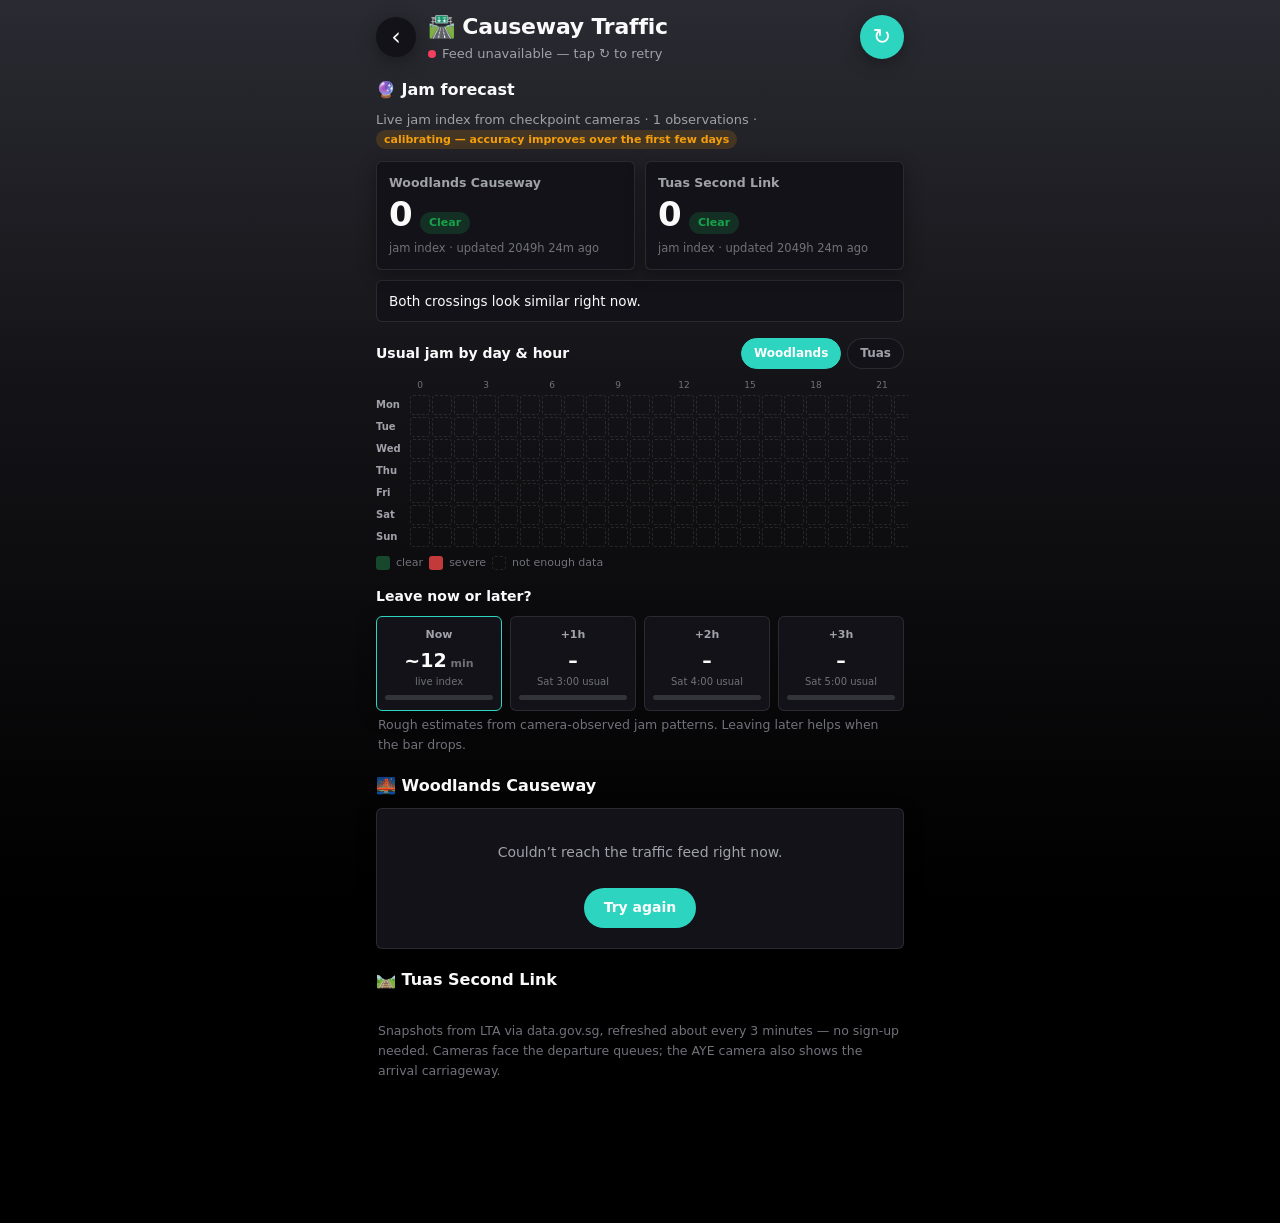
==== commit b89ee6e6: "Causeway jam forecast prototype: camera-derived jam index + heatmap + leave-later - scripts/causeway" ====
--- a/causeway.html
+++ b/causeway.html
@@ -5,14 +5,14 @@
   <meta name="viewport" content="width=device-width, initial-scale=1, viewport-fit=cover" />
   <meta name="description" content="Live causeway traffic cameras — Woodlands and Tuas checkpoints, both directions." />
   <meta name="theme-color" content="#0f766e" />
-  <title>Causeway Traffic · Bean Plans</title>
-  <link rel="stylesheet" href="css/app.css?v=1" />
-  <link rel="stylesheet" href="css/causeway.css?v=1" />
+  <title>Causeway Traffic · Bean There</title>
+  <link rel="stylesheet" href="css/app.css?v=3" />
+  <link rel="stylesheet" href="css/causeway.css?v=2" />
 </head>
 <body>
   <div class="cw-shell">
     <header class="cw-header">
-      <a class="cw-back" href="index.html" aria-label="Back to Bean Plans">‹</a>
+      <a class="cw-back" href="index.html" aria-label="Back to Bean There">‹</a>
       <div class="cw-title">
         <h1>🛣️ Causeway Traffic</h1>
         <p id="cw-status" class="cw-status">Connecting…</p>
@@ -21,6 +21,16 @@
     </header>
 
     <main id="cw-main">
+      <section class="cw-section" id="cw-fc" aria-label="Jam forecast">
+        <h2><span aria-hidden="true">🔮</span> Jam forecast</h2>
+        <p class="cw-fc-status" id="cw-fc-status">Loading jam index…</p>
+        <div class="cw-fc-cards" id="cw-fc-cards"></div>
+        <p class="cw-fc-best" id="cw-fc-best"></p>
+        <h3 class="cw-fc-h">Usual jam by day &amp; hour <span class="cw-fc-tabs" id="cw-fc-tabs"></span></h3>
+        <div class="hm-scroll"><div id="cw-heatmap"></div></div>
+        <h3 class="cw-fc-h">Leave now or later?</h3>
+        <div id="cw-leave"></div>
+      </section>
       <section class="cw-section" aria-label="Woodlands Causeway">
         <h2><span aria-hidden="true">🌉</span> Woodlands Causeway</h2>
         <div class="cw-grid" id="cw-woodlands"></div>
@@ -36,5 +46,6 @@
     </main>
   </div>
   <script src="js/causeway.js?v=1" defer></script>
+  <script src="js/causeway-forecast.js?v=1" defer></script>
 </body>
 </html>
--- a/css/app.css
+++ b/css/app.css
@@ -189,8 +189,15 @@
 }
 
 .intro-panel-activities {
+  clip-path: polygon(0 12%, 100% 0, 100% 88%, 0 100%);
+  z-index: 1;
+  margin-top: -4%;
+  margin-bottom: -8%;
+}
+
+.intro-panel-causeway {
   clip-path: polygon(0 12%, 100% 0, 100% 100%, 0 100%);
-  z-index: 1;
+  z-index: 0;
   margin-top: -4%;
 }
 
@@ -212,7 +219,16 @@
 
 .intro-panel-copy-bottom {
   bottom: max(28px, calc(env(safe-area-inset-bottom, 0px) + 20px));
-  text-align: right;
+  text-align: left;
+}
+
+.intro-panel-copy-causeway {
+  bottom: max(28px, calc(env(safe-area-inset-bottom, 0px) + 20px));
+  text-align: left;
+}
+
+a.intro-panel {
+  text-decoration: none;
 }
 
 .intro-panel-title {
@@ -279,7 +295,8 @@
 
   .intro-panel-food,
   .intro-panel-drinks,
-  .intro-panel-activities {
+  .intro-panel-activities,
+  .intro-panel-causeway {
     clip-path: none;
     margin: 0;
     flex: 1;
@@ -287,24 +304,32 @@
 
   .intro-panel-food {
     clip-path: polygon(0 0, 100% 0, 92% 100%, 0 100%);
+    z-index: 4;
+  }
+
+  .intro-panel-drinks {
+    clip-path: polygon(8% 0, 100% 0, 92% 100%, 0 100%);
     z-index: 3;
-  }
-
-  .intro-panel-drinks {
+    margin-left: -4%;
+    margin-right: -4%;
+  }
+
+  .intro-panel-activities {
     clip-path: polygon(8% 0, 100% 0, 92% 100%, 0 100%);
     z-index: 2;
     margin-left: -4%;
     margin-right: -4%;
   }
 
-  .intro-panel-activities {
+  .intro-panel-causeway {
     clip-path: polygon(8% 0, 100% 0, 100% 100%, 0 100%);
     z-index: 1;
   }
 
   .intro-panel-copy-top,
   .intro-panel-copy-mid,
-  .intro-panel-copy-bottom {
+  .intro-panel-copy-bottom,
+  .intro-panel-copy-causeway {
     top: auto;
     bottom: 40px;
     text-align: left;
--- a/css/causeway.css
+++ b/css/causeway.css
@@ -153,3 +153,125 @@
   line-height: 1.6;
   margin: 4px 2px 0;
 }
+
+/* ---- Jam forecast ---- */
+.cw-fc-status {
+  font-size: 13px;
+  color: var(--ink-2);
+  margin: 0 0 12px;
+}
+.fc-cal {
+  display: inline-block;
+  font-size: 11px;
+  font-weight: 700;
+  padding: 2px 8px;
+  border-radius: 999px;
+  background: rgba(245, 158, 11, 0.16);
+  color: var(--amber, #b45309);
+}
+.cw-fc-cards {
+  display: grid;
+  grid-template-columns: 1fr 1fr;
+  gap: 10px;
+  margin-bottom: 10px;
+}
+.fc-card {
+  background: var(--surface);
+  border: 1px solid var(--line);
+  border-radius: var(--radius-sm);
+  box-shadow: var(--shadow-sm);
+  padding: 12px;
+}
+.fc-name { font-size: 12.5px; font-weight: 700; color: var(--ink-2); margin-bottom: 6px; }
+.fc-row { display: flex; align-items: baseline; gap: 8px; }
+.fc-num { font-size: 34px; font-weight: 800; letter-spacing: -0.02em; line-height: 1; }
+.fc-chip {
+  font-size: 11px;
+  font-weight: 700;
+  padding: 3px 9px;
+  border-radius: 999px;
+  white-space: nowrap;
+}
+.fc-chip.fc-0 { background: rgba(34, 197, 94, 0.16); color: #16a34a; }
+.fc-chip.fc-1 { background: rgba(245, 158, 11, 0.16); color: #b45309; }
+.fc-chip.fc-2 { background: rgba(249, 115, 22, 0.16); color: #c2410c; }
+.fc-chip.fc-3 { background: rgba(244, 63, 94, 0.16); color: #be123c; }
+.fc-chip.fc-na { background: var(--ink-3); color: var(--ink-2); }
+.fc-sub { font-size: 11.5px; color: var(--ink-3); margin-top: 6px; line-height: 1.5; }
+.cw-fc-best {
+  font-size: 13.5px;
+  background: var(--surface);
+  border: 1px solid var(--line);
+  border-radius: var(--radius-sm);
+  padding: 10px 12px;
+  margin: 0 0 16px;
+  line-height: 1.5;
+}
+.cw-fc-h {
+  font-size: 14px;
+  margin: 0 0 10px;
+  display: flex;
+  align-items: center;
+  justify-content: space-between;
+  gap: 8px;
+  flex-wrap: wrap;
+}
+.cw-fc-tabs { display: inline-flex; gap: 6px; }
+.cw-fc-tabs button {
+  border: 1px solid var(--line);
+  background: var(--surface);
+  color: var(--ink-2);
+  font-size: 12px;
+  font-weight: 700;
+  padding: 6px 12px;
+  border-radius: 999px;
+  cursor: pointer;
+}
+.cw-fc-tabs button.is-on { background: var(--teal); border-color: var(--teal); color: #fff; }
+
+/* heatmap */
+.hm-scroll { overflow-x: auto; margin: 0 -4px 16px; padding: 0 4px; }
+.hm-grid {
+  display: grid;
+  grid-template-columns: 32px repeat(24, minmax(14px, 1fr));
+  gap: 2px;
+  min-width: 560px;
+  align-items: center;
+}
+.hm-corner { height: 14px; }
+.hm-h { font-size: 9px; color: var(--ink-3); text-align: center; height: 14px; }
+.hm-d { font-size: 10px; font-weight: 700; color: var(--ink-2); padding-right: 4px; }
+.hm-cell { aspect-ratio: 1; border-radius: 3px; min-height: 14px; }
+.hm-cell.hm-0 { background: color-mix(in srgb, #22c55e 30%, var(--surface)); }
+.hm-cell.hm-1 { background: color-mix(in srgb, #a3e635 45%, var(--surface)); }
+.hm-cell.hm-2 { background: color-mix(in srgb, #f59e0b 55%, var(--surface)); }
+.hm-cell.hm-3 { background: color-mix(in srgb, #f97316 70%, var(--surface)); }
+.hm-cell.hm-4 { background: color-mix(in srgb, #ef4444 80%, var(--surface)); }
+.hm-cell.hm-na { background: transparent; border: 1px dashed var(--line); }
+.hm-legend {
+  display: flex;
+  align-items: center;
+  gap: 6px;
+  font-size: 11px;
+  color: var(--ink-3);
+  margin-top: 8px;
+  min-width: 560px;
+}
+.hm-legend .hm-cell { width: 14px; flex: 0 0 auto; }
+
+/* leave-later */
+.lv-grid { display: grid; grid-template-columns: repeat(4, 1fr); gap: 8px; }
+.lv-card {
+  background: var(--surface);
+  border: 1px solid var(--line);
+  border-radius: var(--radius-sm);
+  padding: 10px 8px;
+  text-align: center;
+}
+.lv-card.is-now { border-color: var(--teal); box-shadow: var(--shadow-sm); }
+.lv-when { font-size: 11px; font-weight: 700; color: var(--ink-2); }
+.lv-mins { font-size: 19px; font-weight: 800; margin: 4px 0 2px; }
+.lv-mins small { font-size: 11px; font-weight: 600; color: var(--ink-3); }
+.lv-sub { font-size: 10px; color: var(--ink-3); margin-bottom: 6px; }
+.lv-bar { height: 5px; border-radius: 999px; background: var(--ink-3); opacity: 0.35; overflow: hidden; }
+.lv-bar i { display: block; height: 100%; background: var(--teal); border-radius: 999px; }
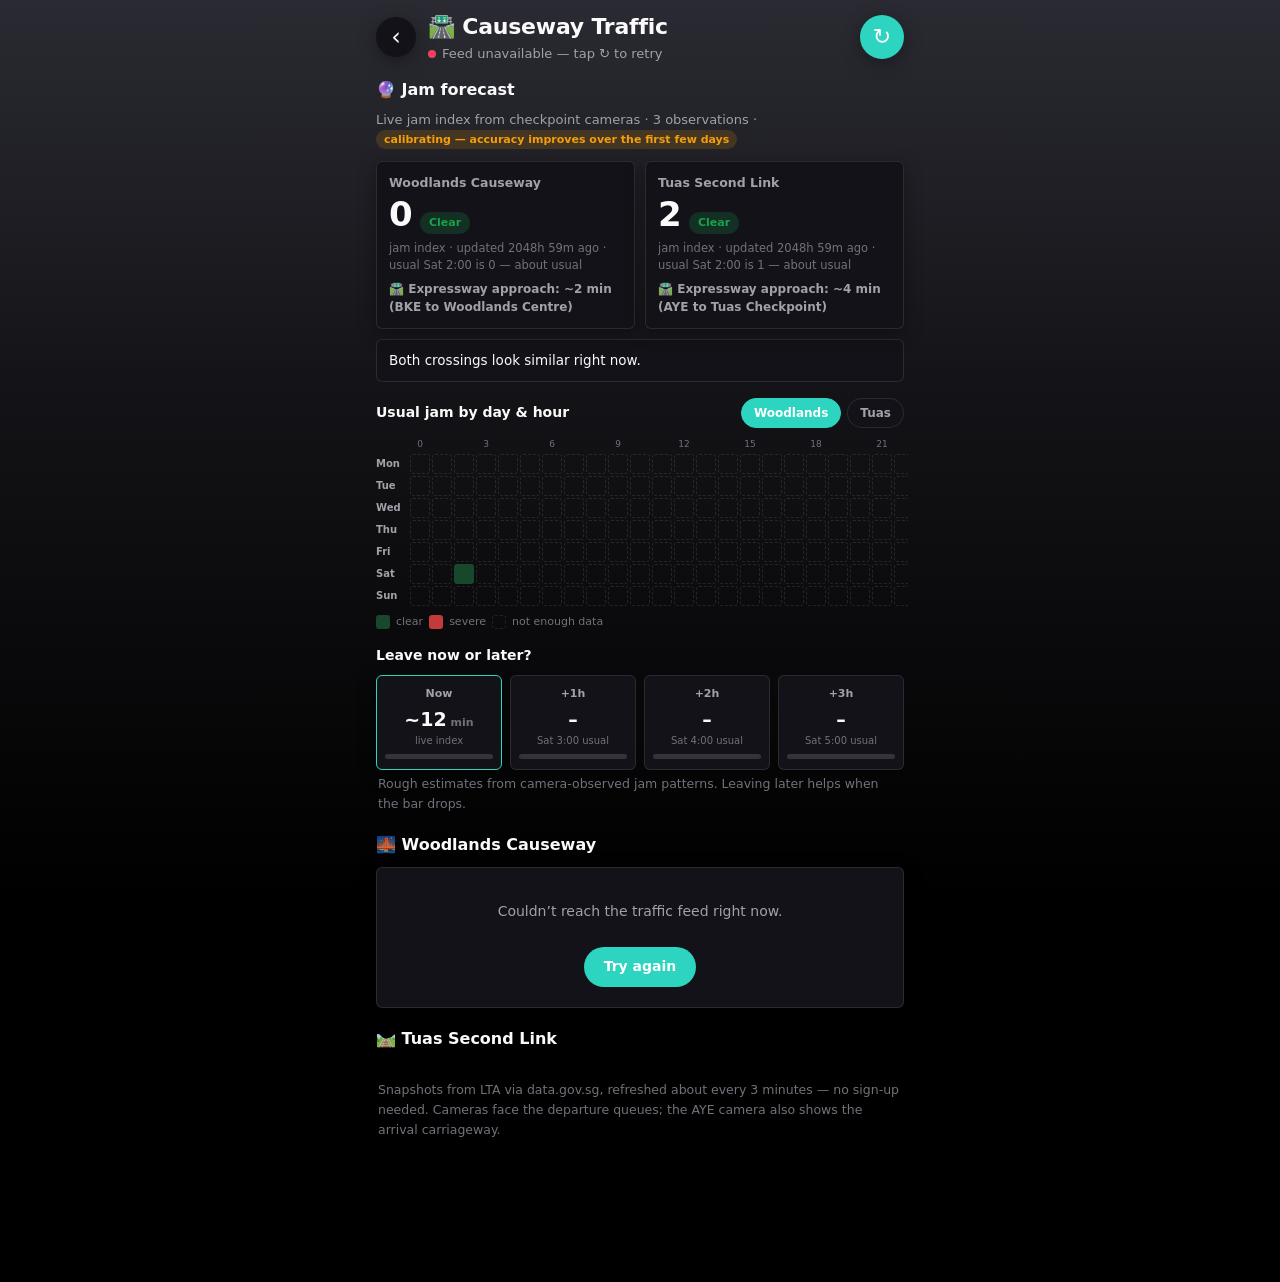
==== commit da18114f: "Causeway v2: bump ?v= cache-busters for updated CSS/JS" ====
--- a/causeway.html
+++ b/causeway.html
@@ -7,7 +7,7 @@
   <meta name="theme-color" content="#0f766e" />
   <title>Causeway Traffic · Bean There</title>
   <link rel="stylesheet" href="css/app.css?v=3" />
-  <link rel="stylesheet" href="css/causeway.css?v=2" />
+  <link rel="stylesheet" href="css/causeway.css?v=3" />
 </head>
 <body>
   <div class="cw-shell">
@@ -46,6 +46,6 @@
     </main>
   </div>
   <script src="js/causeway.js?v=1" defer></script>
-  <script src="js/causeway-forecast.js?v=1" defer></script>
+  <script src="js/causeway-forecast.js?v=2" defer></script>
 </body>
 </html>
--- a/css/causeway.css
+++ b/css/causeway.css
@@ -198,6 +198,7 @@
 .fc-chip.fc-3 { background: rgba(244, 63, 94, 0.16); color: #be123c; }
 .fc-chip.fc-na { background: var(--ink-3); color: var(--ink-2); }
 .fc-sub { font-size: 11.5px; color: var(--ink-3); margin-top: 6px; line-height: 1.5; }
+.fc-approach { font-size: 12px; font-weight: 600; color: var(--ink-2); margin-top: 6px; line-height: 1.5; }
 .cw-fc-best {
   font-size: 13.5px;
   background: var(--surface);
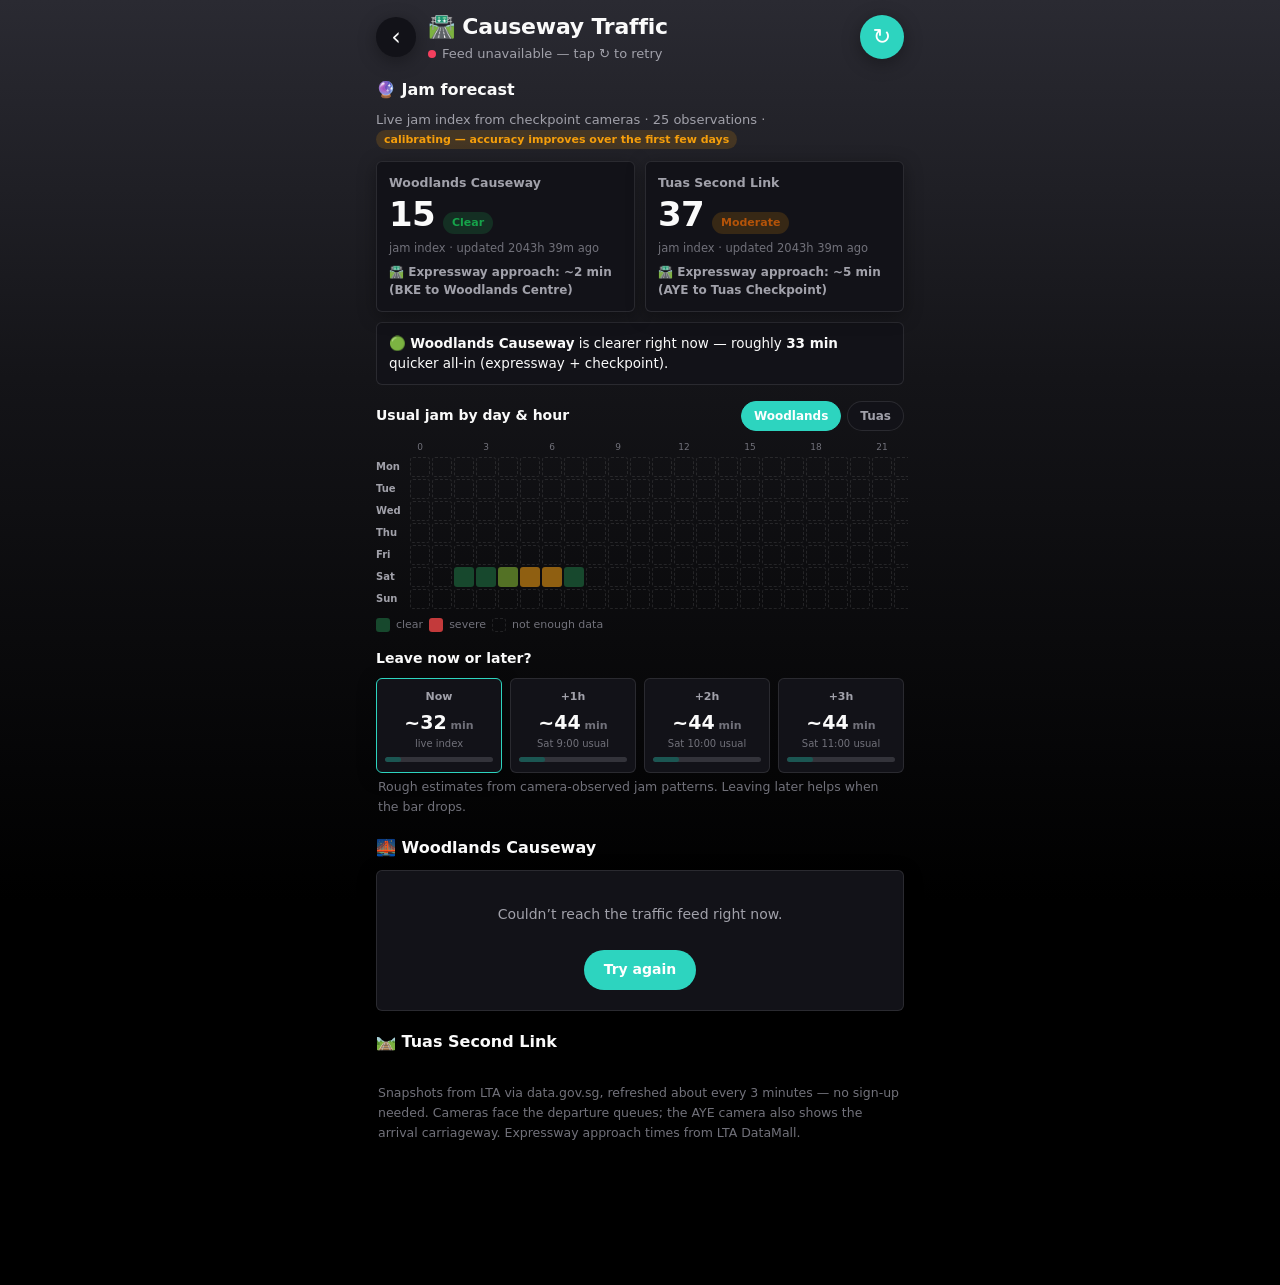
==== commit 2af19cb0: "Causeway v3: approach delay vs usual, all-in crossing callout, forecast auto-refresh - Approach line" ====
--- a/causeway.html
+++ b/causeway.html
@@ -42,10 +42,11 @@
       <p class="cw-note">
         Snapshots from LTA via data.gov.sg, refreshed about every 3 minutes — no sign-up needed.
         Cameras face the departure queues; the AYE camera also shows the arrival carriageway.
+        Expressway approach times from LTA DataMall.
       </p>
     </main>
   </div>
   <script src="js/causeway.js?v=1" defer></script>
-  <script src="js/causeway-forecast.js?v=2" defer></script>
+  <script src="js/causeway-forecast.js?v=3" defer></script>
 </body>
 </html>
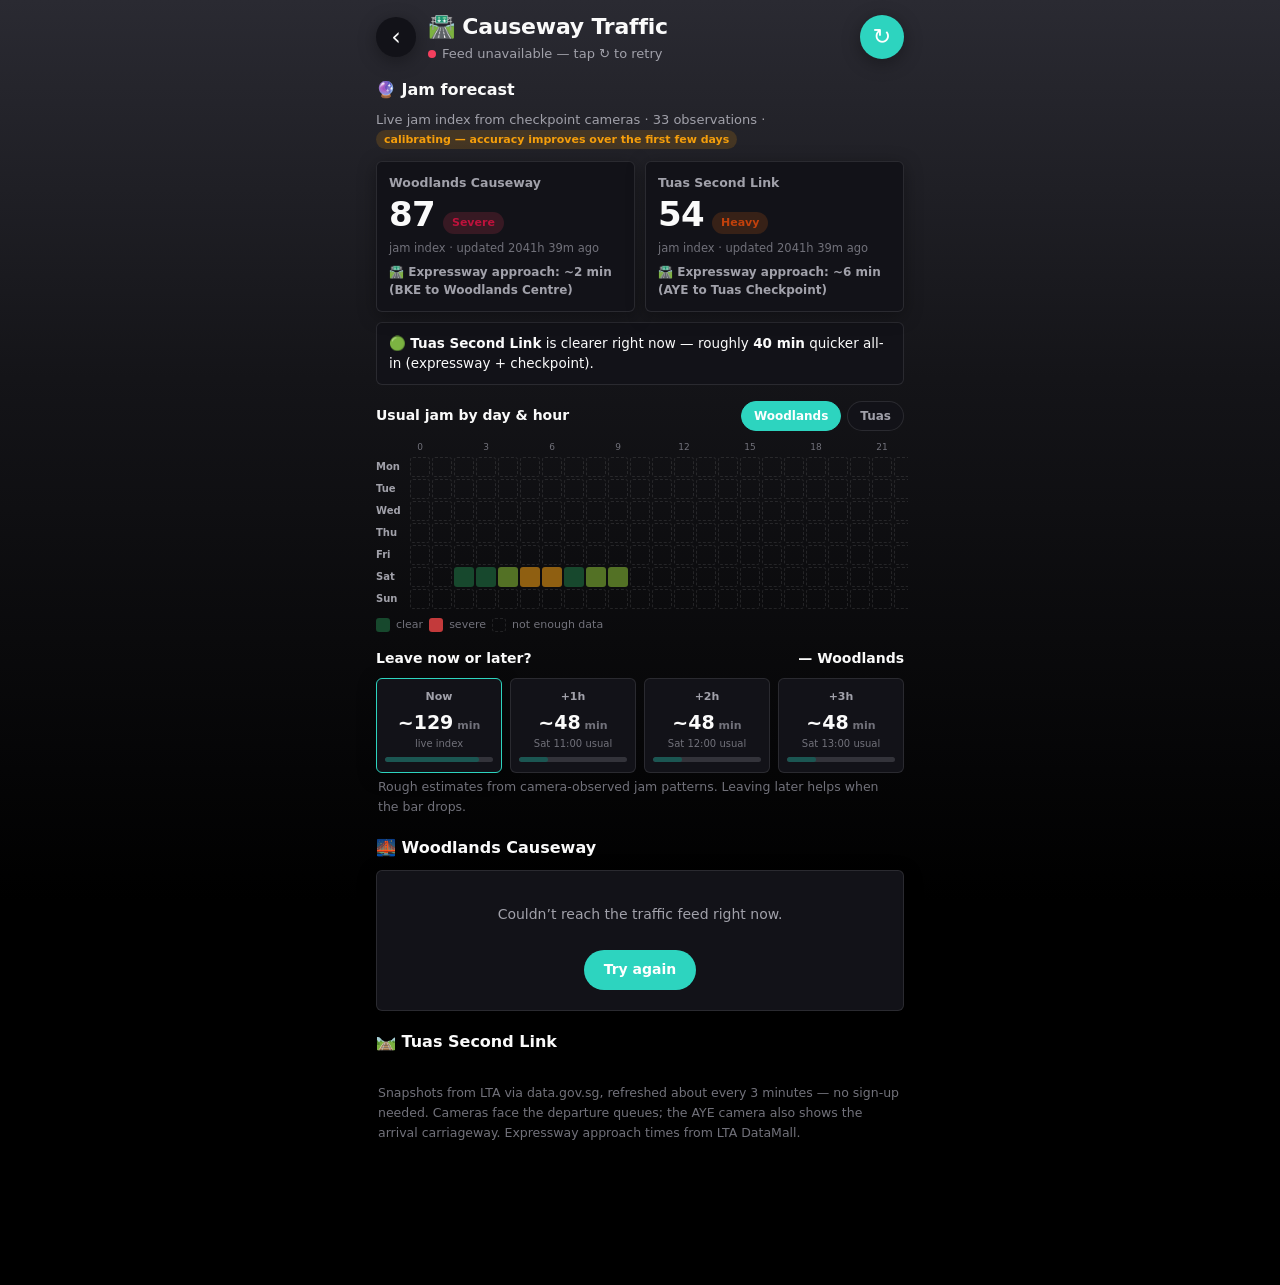
==== commit 57c5a2ae: "Causeway: label the Leave-now-or-later heading with the selected crossing The heading reads 'Leave n" ====
--- a/causeway.html
+++ b/causeway.html
@@ -28,7 +28,7 @@
         <p class="cw-fc-best" id="cw-fc-best"></p>
         <h3 class="cw-fc-h">Usual jam by day &amp; hour <span class="cw-fc-tabs" id="cw-fc-tabs"></span></h3>
         <div class="hm-scroll"><div id="cw-heatmap"></div></div>
-        <h3 class="cw-fc-h">Leave now or later?</h3>
+        <h3 class="cw-fc-h">Leave now or later? <span class="cw-fc-xing" id="cw-leave-xing"></span></h3>
         <div id="cw-leave"></div>
       </section>
       <section class="cw-section" aria-label="Woodlands Causeway">
@@ -47,6 +47,6 @@
     </main>
   </div>
   <script src="js/causeway.js?v=1" defer></script>
-  <script src="js/causeway-forecast.js?v=3" defer></script>
+  <script src="js/causeway-forecast.js?v=4" defer></script>
 </body>
 </html>
